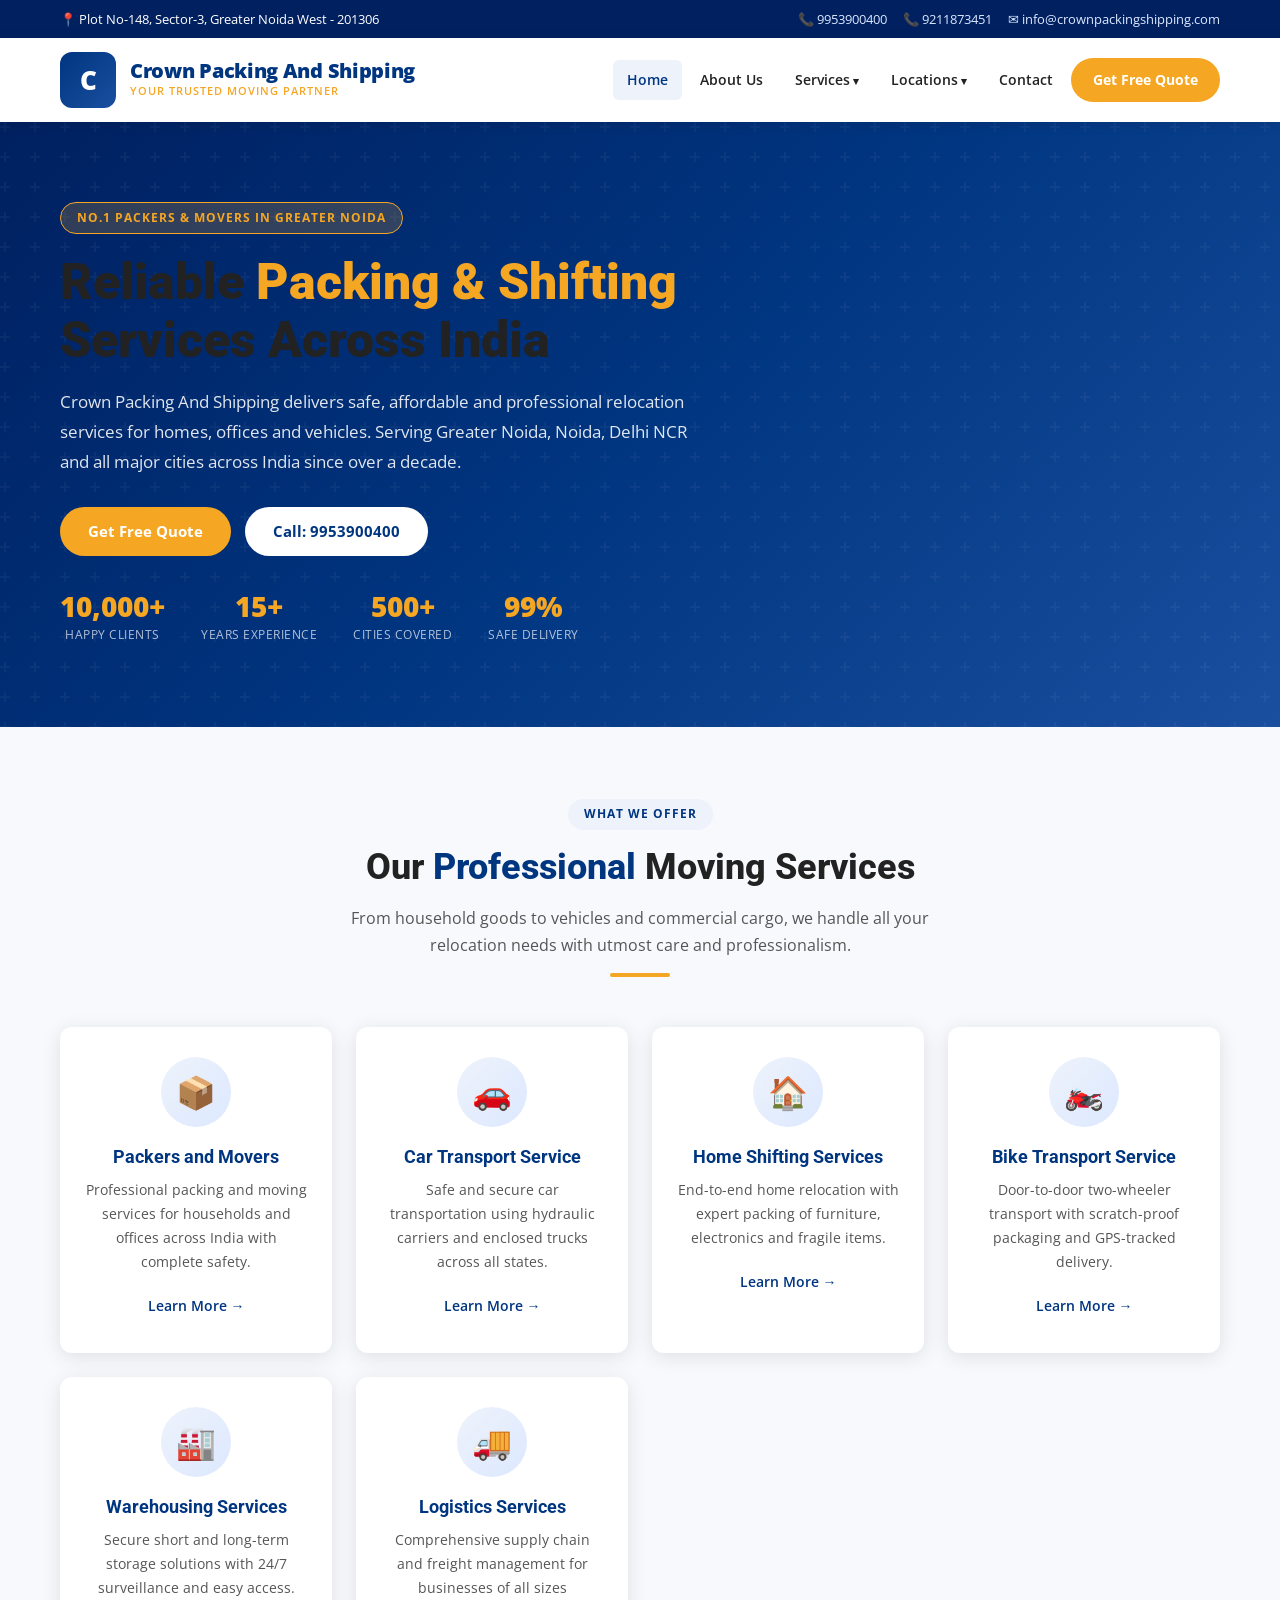
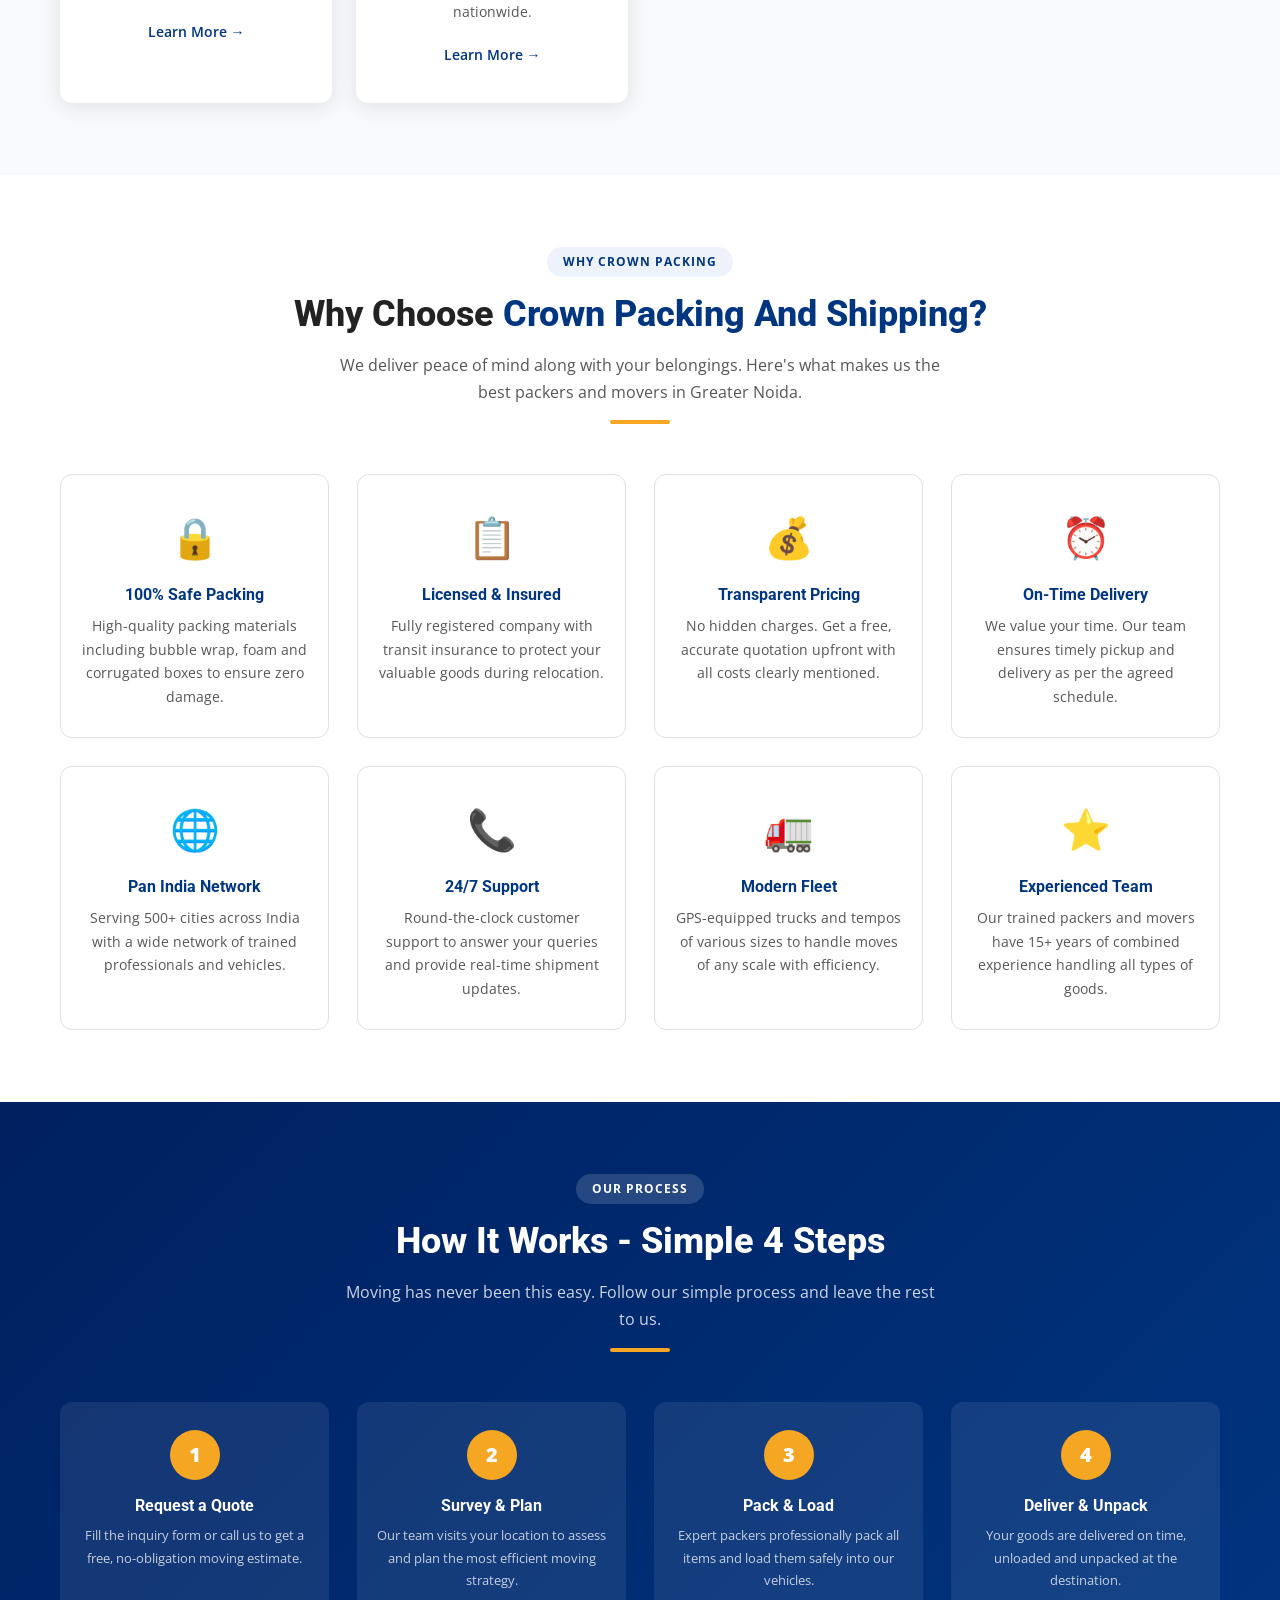
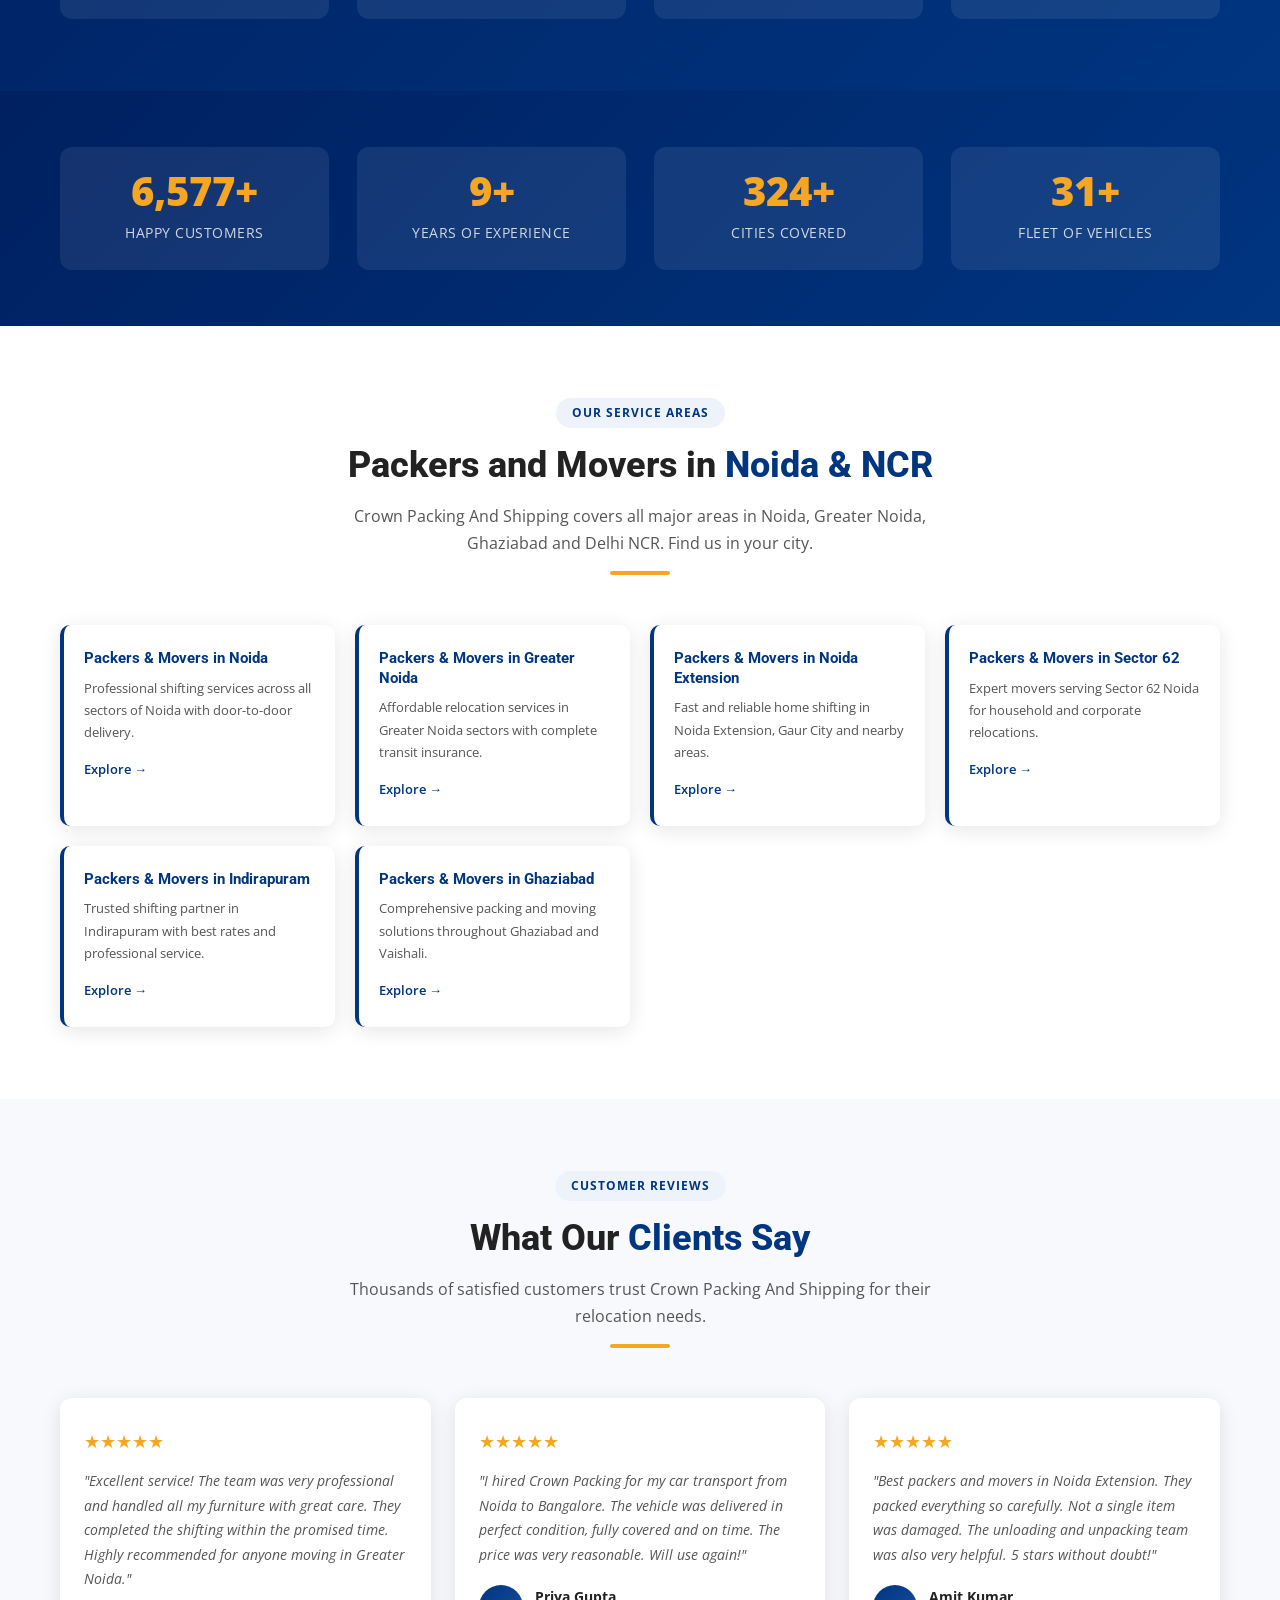
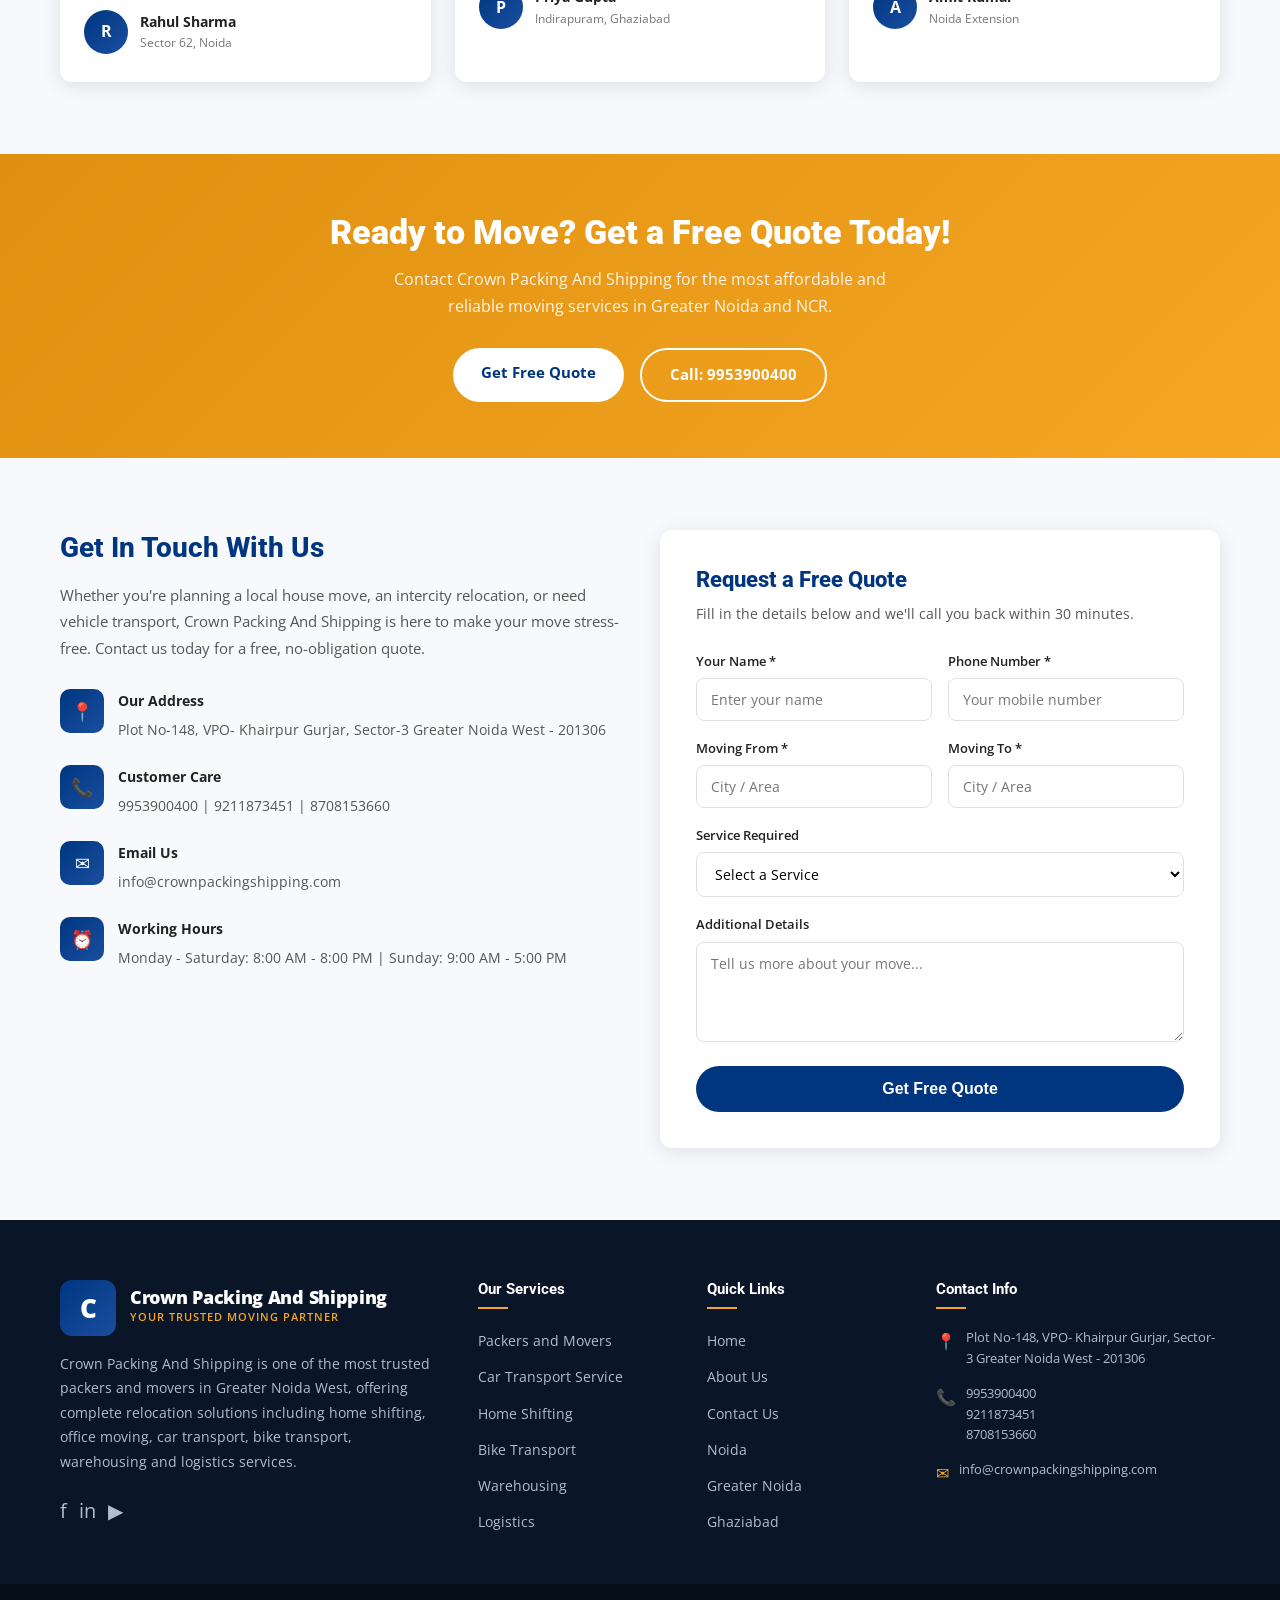
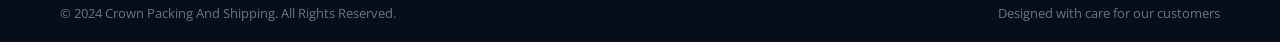
==== index.html @ 4242abc7 "Initial commit: Crown Packing And Shipping website Added complete website with 15 pages including: -" ====
<!DOCTYPE html>
<html lang="en">
<head>
  <meta charset="UTF-8">
  <meta name="viewport" content="width=device-width, initial-scale=1.0">
  <title>Crown Packing And Shipping | Best Packers & Movers in Greater Noida</title>
  <meta name="description" content="Crown Packing And Shipping - Trusted packers and movers in Greater Noida. Expert home shifting, car transport, bike transport, warehousing and logistics services. Call 9953900400.">
  <meta name="keywords" content="packers and movers Greater Noida, home shifting services, car transport, bike transport, warehousing, logistics, Crown Packing Shipping">
  <meta name="robots" content="index, follow">
  <link rel="canonical" href="https://crownpackingshipping.com/">
  <meta property="og:title" content="Crown Packing And Shipping | Best Packers & Movers in Greater Noida">
  <meta property="og:description" content="Trusted packers and movers in Greater Noida offering home shifting, car transport, bike transport, warehousing and logistics services.">
  <meta property="og:type" content="website">
  <link rel="stylesheet" href="css/style.css">
  <link rel="preconnect" href="https://fonts.googleapis.com">
  <script type="application/ld+json">
  {
    "@context": "https://schema.org",
    "@type": "MovingCompany",
    "name": "Crown Packing And Shipping",
    "address": {
      "@type": "PostalAddress",
      "streetAddress": "Plot No-148, VPO- Khairpur Gurjar, Sector-3 Greater Noida West",
      "postalCode": "201306",
      "addressCountry": "IN"
    },
    "telephone": "+919953900400",
    "url": "https://crownpackingshipping.com"
  }
  </script>
</head>
<body>

  <!-- Top Bar -->
  <div class="top-bar">
    <div class="container">
      <div class="top-bar-left">
        <span class="loc-icon">Plot No-148, Sector-3, Greater Noida West - 201306</span>
      </div>
      <div class="top-bar-right">
        <a href="tel:9953900400" class="phone-icon">9953900400</a>
        <a href="tel:9211873451" class="phone-icon">9211873451</a>
        <a href="mailto:info@crownpackingshipping.com" class="mail-icon">info@crownpackingshipping.com</a>
      </div>
    </div>
  </div>

  <!-- Header -->
  <header class="site-header">
    <div class="container">
      <div class="header-inner">
        <a href="index.html" class="logo">
          <div class="logo-icon">C</div>
          <div class="logo-text">
            <div class="company-name">Crown Packing And Shipping</div>
            <div class="tagline">Your Trusted Moving Partner</div>
          </div>
        </a>
        <nav class="main-nav" aria-label="Main Navigation">
          <ul>
            <li><a href="index.html" class="active">Home</a></li>
            <li><a href="about.html">About Us</a></li>
            <li class="has-dropdown">
              <a href="#">Services</a>
              <ul class="dropdown">
                <li><a href="services/packers-and-movers.html">Packers and Movers</a></li>
                <li><a href="services/car-transport.html">Car Transport Service</a></li>
                <li><a href="services/home-shifting.html">Home Shifting Services</a></li>
                <li><a href="services/bike-transport.html">Bike Transport Service</a></li>
                <li><a href="services/warehousing.html">Warehousing Services</a></li>
                <li><a href="services/logistics.html">Logistics Services</a></li>
              </ul>
            </li>
            <li class="has-dropdown">
              <a href="#">Locations</a>
              <ul class="dropdown">
                <li><a href="locations/packers-movers-noida.html">Packers Movers Noida</a></li>
                <li><a href="locations/packers-movers-greater-noida.html">Packers Movers Greater Noida</a></li>
                <li><a href="locations/packers-movers-noida-extension.html">Packers Movers Noida Extension</a></li>
                <li><a href="locations/packers-movers-sector-62.html">Packers Movers Sector 62</a></li>
                <li><a href="locations/packers-movers-indirapuram.html">Packers Movers Indirapuram</a></li>
                <li><a href="locations/packers-movers-ghaziabad.html">Packers Movers Ghaziabad</a></li>
              </ul>
            </li>
            <li><a href="contact.html">Contact</a></li>
            <li><a href="contact.html" class="btn-cta">Get Free Quote</a></li>
          </ul>
        </nav>
        <div class="hamburger" aria-label="Toggle Menu" role="button" tabindex="0">
          <span></span><span></span><span></span>
        </div>
      </div>
    </div>
  </header>

  <!-- Hero Section -->
  <section class="hero">
    <div class="container">
      <div class="hero-content">
        <div class="hero-badge">No.1 Packers & Movers in Greater Noida</div>
        <h1>Reliable <span>Packing & Shifting</span> Services Across India</h1>
        <p>Crown Packing And Shipping delivers safe, affordable and professional relocation services for homes, offices and vehicles. Serving Greater Noida, Noida, Delhi NCR and all major cities across India since over a decade.</p>
        <div class="hero-btns">
          <a href="contact.html" class="btn btn-secondary">Get Free Quote</a>
          <a href="tel:9953900400" class="btn btn-white">Call: 9953900400</a>
        </div>
        <div class="hero-stats">
          <div class="stat-item">
            <span class="stat-number">10,000+</span>
            <span class="stat-label">Happy Clients</span>
          </div>
          <div class="stat-item">
            <span class="stat-number">15+</span>
            <span class="stat-label">Years Experience</span>
          </div>
          <div class="stat-item">
            <span class="stat-number">500+</span>
            <span class="stat-label">Cities Covered</span>
          </div>
          <div class="stat-item">
            <span class="stat-number">99%</span>
            <span class="stat-label">Safe Delivery</span>
          </div>
        </div>
      </div>
    </div>
  </section>

  <!-- Services Section -->
  <section class="services-section">
    <div class="container">
      <div class="section-header">
        <span class="section-tag">What We Offer</span>
        <h2>Our <span>Professional</span> Moving Services</h2>
        <p>From household goods to vehicles and commercial cargo, we handle all your relocation needs with utmost care and professionalism.</p>
        <div class="divider"></div>
      </div>
      <div class="services-grid">
        <div class="service-card">
          <div class="service-icon">📦</div>
          <h3>Packers and Movers</h3>
          <p>Professional packing and moving services for households and offices across India with complete safety.</p>
          <a href="services/packers-and-movers.html">Learn More →</a>
        </div>
        <div class="service-card">
          <div class="service-icon">🚗</div>
          <h3>Car Transport Service</h3>
          <p>Safe and secure car transportation using hydraulic carriers and enclosed trucks across all states.</p>
          <a href="services/car-transport.html">Learn More →</a>
        </div>
        <div class="service-card">
          <div class="service-icon">🏠</div>
          <h3>Home Shifting Services</h3>
          <p>End-to-end home relocation with expert packing of furniture, electronics and fragile items.</p>
          <a href="services/home-shifting.html">Learn More →</a>
        </div>
        <div class="service-card">
          <div class="service-icon">🏍️</div>
          <h3>Bike Transport Service</h3>
          <p>Door-to-door two-wheeler transport with scratch-proof packaging and GPS-tracked delivery.</p>
          <a href="services/bike-transport.html">Learn More →</a>
        </div>
        <div class="service-card">
          <div class="service-icon">🏭</div>
          <h3>Warehousing Services</h3>
          <p>Secure short and long-term storage solutions with 24/7 surveillance and easy access.</p>
          <a href="services/warehousing.html">Learn More →</a>
        </div>
        <div class="service-card">
          <div class="service-icon">🚚</div>
          <h3>Logistics Services</h3>
          <p>Comprehensive supply chain and freight management for businesses of all sizes nationwide.</p>
          <a href="services/logistics.html">Learn More →</a>
        </div>
      </div>
    </div>
  </section>

  <!-- Why Choose Us -->
  <section class="why-us">
    <div class="container">
      <div class="section-header">
        <span class="section-tag">Why Crown Packing</span>
        <h2>Why Choose <span>Crown Packing And Shipping?</span></h2>
        <p>We deliver peace of mind along with your belongings. Here's what makes us the best packers and movers in Greater Noida.</p>
        <div class="divider"></div>
      </div>
      <div class="why-grid">
        <div class="why-card">
          <span class="why-icon">🔒</span>
          <h3>100% Safe Packing</h3>
          <p>High-quality packing materials including bubble wrap, foam and corrugated boxes to ensure zero damage.</p>
        </div>
        <div class="why-card">
          <span class="why-icon">📋</span>
          <h3>Licensed & Insured</h3>
          <p>Fully registered company with transit insurance to protect your valuable goods during relocation.</p>
        </div>
        <div class="why-card">
          <span class="why-icon">💰</span>
          <h3>Transparent Pricing</h3>
          <p>No hidden charges. Get a free, accurate quotation upfront with all costs clearly mentioned.</p>
        </div>
        <div class="why-card">
          <span class="why-icon">⏰</span>
          <h3>On-Time Delivery</h3>
          <p>We value your time. Our team ensures timely pickup and delivery as per the agreed schedule.</p>
        </div>
        <div class="why-card">
          <span class="why-icon">🌐</span>
          <h3>Pan India Network</h3>
          <p>Serving 500+ cities across India with a wide network of trained professionals and vehicles.</p>
        </div>
        <div class="why-card">
          <span class="why-icon">📞</span>
          <h3>24/7 Support</h3>
          <p>Round-the-clock customer support to answer your queries and provide real-time shipment updates.</p>
        </div>
        <div class="why-card">
          <span class="why-icon">🚛</span>
          <h3>Modern Fleet</h3>
          <p>GPS-equipped trucks and tempos of various sizes to handle moves of any scale with efficiency.</p>
        </div>
        <div class="why-card">
          <span class="why-icon">⭐</span>
          <h3>Experienced Team</h3>
          <p>Our trained packers and movers have 15+ years of combined experience handling all types of goods.</p>
        </div>
      </div>
    </div>
  </section>

  <!-- How It Works -->
  <section class="process-section">
    <div class="container">
      <div class="section-header">
        <span class="section-tag">Our Process</span>
        <h2>How It Works - Simple 4 Steps</h2>
        <p>Moving has never been this easy. Follow our simple process and leave the rest to us.</p>
        <div class="divider"></div>
      </div>
      <div class="process-grid">
        <div class="process-step">
          <div class="step-number">1</div>
          <h3>Request a Quote</h3>
          <p>Fill the inquiry form or call us to get a free, no-obligation moving estimate.</p>
        </div>
        <div class="process-step">
          <div class="step-number">2</div>
          <h3>Survey & Plan</h3>
          <p>Our team visits your location to assess and plan the most efficient moving strategy.</p>
        </div>
        <div class="process-step">
          <div class="step-number">3</div>
          <h3>Pack & Load</h3>
          <p>Expert packers professionally pack all items and load them safely into our vehicles.</p>
        </div>
        <div class="process-step">
          <div class="step-number">4</div>
          <h3>Deliver & Unpack</h3>
          <p>Your goods are delivered on time, unloaded and unpacked at the destination.</p>
        </div>
      </div>
    </div>
  </section>

  <!-- Counters -->
  <div class="counters">
    <div class="container">
      <div class="counters-grid">
        <div class="counter-item">
          <span class="counter-number" data-target="10000" data-suffix="+">10000+</span>
          <span class="counter-label">Happy Customers</span>
        </div>
        <div class="counter-item">
          <span class="counter-number" data-target="15" data-suffix="+">15+</span>
          <span class="counter-label">Years of Experience</span>
        </div>
        <div class="counter-item">
          <span class="counter-number" data-target="500" data-suffix="+">500+</span>
          <span class="counter-label">Cities Covered</span>
        </div>
        <div class="counter-item">
          <span class="counter-number" data-target="50" data-suffix="+">50+</span>
          <span class="counter-label">Fleet of Vehicles</span>
        </div>
      </div>
    </div>
  </div>

  <!-- Location Sections -->
  <section style="background:#fff;">
    <div class="container">
      <div class="section-header">
        <span class="section-tag">Our Service Areas</span>
        <h2>Packers and Movers in <span>Noida & NCR</span></h2>
        <p>Crown Packing And Shipping covers all major areas in Noida, Greater Noida, Ghaziabad and Delhi NCR. Find us in your city.</p>
        <div class="divider"></div>
      </div>
      <div class="locations-grid">
        <div class="location-card">
          <h3>Packers & Movers in Noida</h3>
          <p>Professional shifting services across all sectors of Noida with door-to-door delivery.</p>
          <a href="locations/packers-movers-noida.html">Explore →</a>
        </div>
        <div class="location-card">
          <h3>Packers & Movers in Greater Noida</h3>
          <p>Affordable relocation services in Greater Noida sectors with complete transit insurance.</p>
          <a href="locations/packers-movers-greater-noida.html">Explore →</a>
        </div>
        <div class="location-card">
          <h3>Packers & Movers in Noida Extension</h3>
          <p>Fast and reliable home shifting in Noida Extension, Gaur City and nearby areas.</p>
          <a href="locations/packers-movers-noida-extension.html">Explore →</a>
        </div>
        <div class="location-card">
          <h3>Packers & Movers in Sector 62</h3>
          <p>Expert movers serving Sector 62 Noida for household and corporate relocations.</p>
          <a href="locations/packers-movers-sector-62.html">Explore →</a>
        </div>
        <div class="location-card">
          <h3>Packers & Movers in Indirapuram</h3>
          <p>Trusted shifting partner in Indirapuram with best rates and professional service.</p>
          <a href="locations/packers-movers-indirapuram.html">Explore →</a>
        </div>
        <div class="location-card">
          <h3>Packers & Movers in Ghaziabad</h3>
          <p>Comprehensive packing and moving solutions throughout Ghaziabad and Vaishali.</p>
          <a href="locations/packers-movers-ghaziabad.html">Explore →</a>
        </div>
      </div>
    </div>
  </section>

  <!-- Testimonials -->
  <section class="testimonials">
    <div class="container">
      <div class="section-header">
        <span class="section-tag">Customer Reviews</span>
        <h2>What Our <span>Clients Say</span></h2>
        <p>Thousands of satisfied customers trust Crown Packing And Shipping for their relocation needs.</p>
        <div class="divider"></div>
      </div>
      <div class="testimonials-grid">
        <div class="testimonial-card">
          <div class="stars">★★★★★</div>
          <p>"Excellent service! The team was very professional and handled all my furniture with great care. They completed the shifting within the promised time. Highly recommended for anyone moving in Greater Noida."</p>
          <div class="testimonial-author">
            <div class="author-avatar">R</div>
            <div>
              <div class="author-name">Rahul Sharma</div>
              <div class="author-location">Sector 62, Noida</div>
            </div>
          </div>
        </div>
        <div class="testimonial-card">
          <div class="stars">★★★★★</div>
          <p>"I hired Crown Packing for my car transport from Noida to Bangalore. The vehicle was delivered in perfect condition, fully covered and on time. The price was very reasonable. Will use again!"</p>
          <div class="testimonial-author">
            <div class="author-avatar">P</div>
            <div>
              <div class="author-name">Priya Gupta</div>
              <div class="author-location">Indirapuram, Ghaziabad</div>
            </div>
          </div>
        </div>
        <div class="testimonial-card">
          <div class="stars">★★★★★</div>
          <p>"Best packers and movers in Noida Extension. They packed everything so carefully. Not a single item was damaged. The unloading and unpacking team was also very helpful. 5 stars without doubt!"</p>
          <div class="testimonial-author">
            <div class="author-avatar">A</div>
            <div>
              <div class="author-name">Amit Kumar</div>
              <div class="author-location">Noida Extension</div>
            </div>
          </div>
        </div>
      </div>
    </div>
  </section>

  <!-- CTA Banner -->
  <div class="cta-banner">
    <div class="container">
      <h2>Ready to Move? Get a Free Quote Today!</h2>
      <p>Contact Crown Packing And Shipping for the most affordable and reliable moving services in Greater Noida and NCR.</p>
      <div style="display:flex;gap:16px;justify-content:center;flex-wrap:wrap;">
        <a href="contact.html" class="btn btn-white">Get Free Quote</a>
        <a href="tel:9953900400" class="btn btn-outline" style="color:#fff;border-color:#fff;">Call: 9953900400</a>
      </div>
    </div>
  </div>

  <!-- Quick Contact Form -->
  <section class="contact-section" id="contact">
    <div class="container">
      <div class="contact-grid">
        <div class="contact-info">
          <h2>Get In Touch With Us</h2>
          <p>Whether you're planning a local house move, an intercity relocation, or need vehicle transport, Crown Packing And Shipping is here to make your move stress-free. Contact us today for a free, no-obligation quote.</p>
          <div class="info-item">
            <div class="info-icon">📍</div>
            <div class="info-text">
              <strong>Our Address</strong>
              <span>Plot No-148, VPO- Khairpur Gurjar, Sector-3 Greater Noida West - 201306</span>
            </div>
          </div>
          <div class="info-item">
            <div class="info-icon">📞</div>
            <div class="info-text">
              <strong>Customer Care</strong>
              <span><a href="tel:9953900400">9953900400</a> | <a href="tel:9211873451">9211873451</a> | <a href="tel:8708153660">8708153660</a></span>
            </div>
          </div>
          <div class="info-item">
            <div class="info-icon">✉</div>
            <div class="info-text">
              <strong>Email Us</strong>
              <span>info@crownpackingshipping.com</span>
            </div>
          </div>
          <div class="info-item">
            <div class="info-icon">⏰</div>
            <div class="info-text">
              <strong>Working Hours</strong>
              <span>Monday - Saturday: 8:00 AM - 8:00 PM | Sunday: 9:00 AM - 5:00 PM</span>
            </div>
          </div>
        </div>
        <div class="contact-form">
          <h3>Request a Free Quote</h3>
          <p class="subtitle">Fill in the details below and we'll call you back within 30 minutes.</p>
          <form id="contactForm" novalidate>
            <div class="form-row">
              <div class="form-group">
                <label for="name">Your Name *</label>
                <input type="text" id="name" name="name" placeholder="Enter your name" required>
              </div>
              <div class="form-group">
                <label for="phone">Phone Number *</label>
                <input type="tel" id="phone" name="phone" placeholder="Your mobile number" required>
              </div>
            </div>
            <div class="form-row">
              <div class="form-group">
                <label for="from">Moving From *</label>
                <input type="text" id="from" name="from" placeholder="City / Area" required>
              </div>
              <div class="form-group">
                <label for="to">Moving To *</label>
                <input type="text" id="to" name="to" placeholder="City / Area" required>
              </div>
            </div>
            <div class="form-group">
              <label for="service">Service Required</label>
              <select id="service" name="service">
                <option value="">Select a Service</option>
                <option>Packers and Movers</option>
                <option>Home Shifting</option>
                <option>Car Transport</option>
                <option>Bike Transport</option>
                <option>Warehousing</option>
                <option>Logistics</option>
              </select>
            </div>
            <div class="form-group">
              <label for="message">Additional Details</label>
              <textarea id="message" name="message" placeholder="Tell us more about your move..."></textarea>
            </div>
            <button type="submit" class="btn btn-primary form-submit">Get Free Quote</button>
            <div id="successMsg" class="success-msg">Thank you! We'll contact you shortly with your free quote.</div>
          </form>
        </div>
      </div>
    </div>
  </section>

  <!-- Footer -->
  <footer class="site-footer">
    <div class="footer-top">
      <div class="container">
        <div class="footer-grid">
          <div class="footer-brand">
            <div class="logo">
              <div class="logo-icon">C</div>
              <div class="logo-text">
                <div class="company-name">Crown Packing And Shipping</div>
                <div class="tagline">Your Trusted Moving Partner</div>
              </div>
            </div>
            <p>Crown Packing And Shipping is one of the most trusted packers and movers in Greater Noida West, offering complete relocation solutions including home shifting, office moving, car transport, bike transport, warehousing and logistics services.</p>
            <div style="display:flex;gap:12px;margin-top:10px;">
              <a href="#" style="color:#b0becc;font-size:20px;">f</a>
              <a href="#" style="color:#b0becc;font-size:20px;">in</a>
              <a href="#" style="color:#b0becc;font-size:20px;">▶</a>
            </div>
          </div>
          <div class="footer-col">
            <h4>Our Services</h4>
            <ul>
              <li><a href="services/packers-and-movers.html">Packers and Movers</a></li>
              <li><a href="services/car-transport.html">Car Transport Service</a></li>
              <li><a href="services/home-shifting.html">Home Shifting</a></li>
              <li><a href="services/bike-transport.html">Bike Transport</a></li>
              <li><a href="services/warehousing.html">Warehousing</a></li>
              <li><a href="services/logistics.html">Logistics</a></li>
            </ul>
          </div>
          <div class="footer-col">
            <h4>Quick Links</h4>
            <ul>
              <li><a href="index.html">Home</a></li>
              <li><a href="about.html">About Us</a></li>
              <li><a href="contact.html">Contact Us</a></li>
              <li><a href="locations/packers-movers-noida.html">Noida</a></li>
              <li><a href="locations/packers-movers-greater-noida.html">Greater Noida</a></li>
              <li><a href="locations/packers-movers-ghaziabad.html">Ghaziabad</a></li>
            </ul>
          </div>
          <div class="footer-col">
            <h4>Contact Info</h4>
            <div class="footer-contact-item">
              <span class="fci-icon">📍</span>
              <span>Plot No-148, VPO- Khairpur Gurjar, Sector-3 Greater Noida West - 201306</span>
            </div>
            <div class="footer-contact-item">
              <span class="fci-icon">📞</span>
              <span><a href="tel:9953900400" style="color:#b0becc;">9953900400</a><br><a href="tel:9211873451" style="color:#b0becc;">9211873451</a><br><a href="tel:8708153660" style="color:#b0becc;">8708153660</a></span>
            </div>
            <div class="footer-contact-item">
              <span class="fci-icon">✉</span>
              <span>info@crownpackingshipping.com</span>
            </div>
          </div>
        </div>
      </div>
    </div>
    <div class="footer-bottom">
      <div class="container">
        <p>&copy; 2024 Crown Packing And Shipping. All Rights Reserved.</p>
        <p>Designed with care for our customers</p>
      </div>
    </div>
  </footer>

  <button id="backToTop" style="display:none;position:fixed;bottom:28px;right:28px;width:44px;height:44px;background:var(--primary);color:#fff;border:none;border-radius:50%;cursor:pointer;font-size:20px;align-items:center;justify-content:center;box-shadow:0 4px 14px rgba(0,53,128,0.4);z-index:999;" aria-label="Back to top">↑</button>

  <script src="js/main.js"></script>
</body>
</html>
---- css/style.css ----
/* =============================================
   Crown Packing And Shipping - Main Stylesheet
   ============================================= */

/* --- Google Fonts Import --- */
@import url('https://fonts.googleapis.com/css2?family=Roboto:wght@300;400;500;700;900&family=Open+Sans:wght@400;600;700&display=swap');

/* --- CSS Variables --- */
:root {
  --primary: #003580;
  --primary-dark: #002060;
  --primary-light: #1a4fa0;
  --secondary: #f5a623;
  --secondary-dark: #e09010;
  --text-dark: #222222;
  --text-medium: #555555;
  --text-light: #777777;
  --bg-light: #f8f9fc;
  --bg-white: #ffffff;
  --border-color: #e0e0e0;
  --shadow: 0 4px 20px rgba(0,0,0,0.10);
  --shadow-hover: 0 8px 30px rgba(0,0,0,0.18);
  --radius: 8px;
  --transition: all 0.3s ease;
}

/* --- Reset & Base --- */
*, *::before, *::after { box-sizing: border-box; margin: 0; padding: 0; }
html { scroll-behavior: smooth; font-size: 16px; }
body { font-family: 'Open Sans', sans-serif; color: var(--text-dark); background: #fff; line-height: 1.7; }
a { text-decoration: none; color: inherit; transition: var(--transition); }
ul, ol { list-style: none; }
img { max-width: 100%; height: auto; display: block; }
h1,h2,h3,h4,h5,h6 { font-family: 'Roboto', sans-serif; line-height: 1.3; color: var(--text-dark); }

/* --- Top Bar --- */
.top-bar {
  background: var(--primary-dark);
  color: #fff;
  padding: 8px 0;
  font-size: 13px;
}
.top-bar .container { display: flex; justify-content: space-between; align-items: center; flex-wrap: wrap; gap: 8px; }
.top-bar-left { display: flex; gap: 20px; align-items: center; }
.top-bar-right { display: flex; gap: 16px; align-items: center; }
.top-bar a { color: #dce8ff; }
.top-bar a:hover { color: var(--secondary); }
.top-bar .phone-icon::before { content: "📞 "; }
.top-bar .mail-icon::before { content: "✉ "; }
.top-bar .loc-icon::before { content: "📍 "; }

/* --- Container --- */
.container { width: 100%; max-width: 1200px; margin: 0 auto; padding: 0 20px; }

/* --- Header --- */
.site-header {
  background: var(--bg-white);
  box-shadow: 0 2px 12px rgba(0,0,0,0.10);
  position: sticky;
  top: 0;
  z-index: 1000;
}
.header-inner { display: flex; align-items: center; justify-content: space-between; padding: 14px 0; gap: 20px; }
.logo { display: flex; align-items: center; gap: 14px; }
.logo-icon {
  width: 56px; height: 56px;
  background: linear-gradient(135deg, var(--primary), var(--primary-light));
  border-radius: 12px;
  display: flex; align-items: center; justify-content: center;
  font-size: 26px; color: #fff; font-weight: 900;
  flex-shrink: 0;
}
.logo-text .company-name { font-size: 20px; font-weight: 900; color: var(--primary); line-height: 1.1; letter-spacing: -0.3px; }
.logo-text .tagline { font-size: 11px; color: var(--secondary); font-weight: 600; letter-spacing: 1px; text-transform: uppercase; }

/* --- Navigation --- */
.main-nav ul { display: flex; gap: 4px; align-items: center; }
.main-nav a { display: block; padding: 8px 14px; font-size: 14px; font-weight: 600; color: var(--text-dark); border-radius: 6px; white-space: nowrap; }
.main-nav a:hover, .main-nav a.active { color: var(--primary); background: #eef3fb; }
.main-nav .has-dropdown { position: relative; }
.main-nav .has-dropdown > a::after { content: " ▾"; font-size: 11px; }
.dropdown {
  position: absolute; top: calc(100% + 8px); left: 0;
  background: #fff; min-width: 220px;
  box-shadow: var(--shadow); border-radius: var(--radius);
  border-top: 3px solid var(--primary);
  opacity: 0; visibility: hidden; transform: translateY(6px);
  transition: var(--transition); z-index: 100;
}
.has-dropdown:hover .dropdown { opacity: 1; visibility: visible; transform: translateY(0); }
.dropdown li a { display: block; padding: 10px 18px; font-size: 13px; border-radius: 0; border-bottom: 1px solid #f0f0f0; }
.dropdown li:last-child a { border-bottom: none; }
.dropdown li a:hover { background: #eef3fb; color: var(--primary); padding-left: 24px; }

/* --- CTA Button in Header --- */
.btn-cta { background: var(--secondary); color: #fff !important; padding: 10px 22px !important; border-radius: 30px !important; font-weight: 700 !important; font-size: 14px !important; white-space: nowrap; }
.btn-cta:hover { background: var(--secondary-dark) !important; transform: translateY(-1px); box-shadow: 0 4px 12px rgba(245,166,35,0.4); }

/* --- Hamburger --- */
.hamburger { display: none; flex-direction: column; gap: 5px; cursor: pointer; padding: 6px; }
.hamburger span { display: block; width: 24px; height: 2px; background: var(--primary); border-radius: 2px; transition: var(--transition); }
.hamburger.active span:nth-child(1) { transform: rotate(45deg) translate(5px, 5px); }
.hamburger.active span:nth-child(2) { opacity: 0; }
.hamburger.active span:nth-child(3) { transform: rotate(-45deg) translate(5px, -5px); }

/* --- Buttons --- */
.btn { display: inline-block; padding: 12px 28px; border-radius: 30px; font-weight: 700; font-size: 15px; cursor: pointer; transition: var(--transition); border: none; text-align: center; }
.btn-primary { background: var(--primary); color: #fff; }
.btn-primary:hover { background: var(--primary-dark); transform: translateY(-2px); box-shadow: 0 6px 20px rgba(0,53,128,0.35); }
.btn-secondary { background: var(--secondary); color: #fff; }
.btn-secondary:hover { background: var(--secondary-dark); transform: translateY(-2px); box-shadow: 0 6px 20px rgba(245,166,35,0.4); }
.btn-outline { background: transparent; color: var(--primary); border: 2px solid var(--primary); }
.btn-outline:hover { background: var(--primary); color: #fff; }
.btn-white { background: #fff; color: var(--primary); }
.btn-white:hover { background: var(--secondary); color: #fff; }

/* --- Hero Banner --- */
.hero {
  background: linear-gradient(135deg, var(--primary-dark) 0%, var(--primary) 50%, var(--primary-light) 100%);
  color: #fff; padding: 80px 0;
  position: relative; overflow: hidden;
}
.hero::before {
  content: '';
  position: absolute; inset: 0;
  background: url("data:image/svg+xml,%3Csvg width='60' height='60' viewBox='0 0 60 60' xmlns='http://www.w3.org/2000/svg'%3E%3Cg fill='none' fill-rule='evenodd'%3E%3Cg fill='%23ffffff' fill-opacity='0.04'%3E%3Cpath d='M36 34v-4h-2v4h-4v2h4v4h2v-4h4v-2h-4zm0-30V0h-2v4h-4v2h4v4h2V6h4V4h-4zM6 34v-4H4v4H0v2h4v4h2v-4h4v-2H6zM6 4V0H4v4H0v2h4v4h2V6h4V4H6z'/%3E%3C/g%3E%3C/g%3E%3C/svg%3E");
}
.hero-content { max-width: 660px; position: relative; z-index: 1; }
.hero-badge { display: inline-block; background: rgba(245,166,35,0.2); border: 1px solid var(--secondary); color: var(--secondary); padding: 5px 16px; border-radius: 30px; font-size: 12px; font-weight: 700; letter-spacing: 1px; text-transform: uppercase; margin-bottom: 20px; }
.hero h1 { font-size: clamp(28px, 4vw, 50px); font-weight: 900; line-height: 1.15; margin-bottom: 18px; }
.hero h1 span { color: var(--secondary); }
.hero p { font-size: 17px; color: rgba(255,255,255,0.88); margin-bottom: 30px; line-height: 1.75; }
.hero-btns { display: flex; gap: 14px; flex-wrap: wrap; margin-bottom: 36px; }
.hero-stats { display: flex; gap: 36px; flex-wrap: wrap; }
.stat-item { text-align: center; }
.stat-number { font-size: 28px; font-weight: 900; color: var(--secondary); display: block; line-height: 1; }
.stat-label { font-size: 12px; color: rgba(255,255,255,0.7); text-transform: uppercase; letter-spacing: 0.5px; }

/* --- Page Banner (Inner Pages) --- */
.page-banner {
  background: linear-gradient(135deg, var(--primary-dark), var(--primary-light));
  color: #fff; padding: 60px 0;
  text-align: center;
}
.page-banner h1 { font-size: clamp(24px, 3.5vw, 40px); font-weight: 900; margin-bottom: 12px; }
.page-banner p { font-size: 16px; color: rgba(255,255,255,0.85); max-width: 600px; margin: 0 auto 16px; }
.breadcrumb { display: flex; justify-content: center; gap: 8px; font-size: 13px; color: rgba(255,255,255,0.7); flex-wrap: wrap; }
.breadcrumb a { color: var(--secondary); }
.breadcrumb span::before { content: "›"; margin-right: 8px; }

/* --- Section Styles --- */
section { padding: 72px 0; }
.section-header { text-align: center; margin-bottom: 50px; }
.section-tag { display: inline-block; background: #eef3fb; color: var(--primary); padding: 5px 16px; border-radius: 30px; font-size: 12px; font-weight: 700; letter-spacing: 1px; text-transform: uppercase; margin-bottom: 14px; }
.section-header h2 { font-size: clamp(22px, 3vw, 36px); font-weight: 800; color: var(--text-dark); margin-bottom: 14px; }
.section-header h2 span { color: var(--primary); }
.section-header p { font-size: 16px; color: var(--text-medium); max-width: 600px; margin: 0 auto; }
.divider { width: 60px; height: 4px; background: var(--secondary); border-radius: 2px; margin: 14px auto 0; }

/* --- Services Grid --- */
.services-section { background: var(--bg-light); }
.services-grid { display: grid; grid-template-columns: repeat(auto-fit, minmax(260px, 1fr)); gap: 24px; }
.service-card {
  background: #fff; border-radius: 12px; padding: 30px 24px;
  box-shadow: var(--shadow); transition: var(--transition);
  border-bottom: 4px solid transparent;
  text-align: center;
}
.service-card:hover { transform: translateY(-6px); box-shadow: var(--shadow-hover); border-bottom-color: var(--secondary); }
.service-icon { width: 70px; height: 70px; background: linear-gradient(135deg, #eef3fb, #dce8ff); border-radius: 50%; display: flex; align-items: center; justify-content: center; font-size: 32px; margin: 0 auto 18px; transition: var(--transition); }
.service-card:hover .service-icon { background: linear-gradient(135deg, var(--primary), var(--primary-light)); }
.service-card h3 { font-size: 18px; font-weight: 700; margin-bottom: 10px; color: var(--primary); }
.service-card p { font-size: 14px; color: var(--text-medium); margin-bottom: 18px; }
.service-card a { color: var(--primary); font-weight: 600; font-size: 14px; }
.service-card a:hover { color: var(--secondary); }

/* --- Why Choose Us --- */
.why-us { background: #fff; }
.why-grid { display: grid; grid-template-columns: repeat(auto-fit, minmax(220px, 1fr)); gap: 28px; }
.why-card { text-align: center; padding: 28px 20px; border-radius: 12px; border: 1px solid var(--border-color); transition: var(--transition); }
.why-card:hover { border-color: var(--primary); box-shadow: var(--shadow); }
.why-icon { font-size: 40px; margin-bottom: 14px; display: block; }
.why-card h3 { font-size: 16px; font-weight: 700; margin-bottom: 8px; color: var(--primary); }
.why-card p { font-size: 14px; color: var(--text-medium); }

/* --- Process Section --- */
.process-section { background: linear-gradient(135deg, var(--primary-dark), var(--primary)); color: #fff; }
.process-section .section-header h2 { color: #fff; }
.process-section .section-header p { color: rgba(255,255,255,0.8); }
.process-section .section-tag { background: rgba(255,255,255,0.15); color: #fff; }
.process-grid { display: grid; grid-template-columns: repeat(auto-fit, minmax(200px, 1fr)); gap: 28px; }
.process-step { text-align: center; padding: 28px 20px; background: rgba(255,255,255,0.08); border-radius: 12px; }
.step-number { width: 50px; height: 50px; background: var(--secondary); color: #fff; border-radius: 50%; display: flex; align-items: center; justify-content: center; font-size: 20px; font-weight: 900; margin: 0 auto 16px; }
.process-step h3 { font-size: 16px; font-weight: 700; margin-bottom: 8px; color: #fff; }
.process-step p { font-size: 13px; color: rgba(255,255,255,0.75); }

/* --- Testimonials --- */
.testimonials { background: var(--bg-light); }
.testimonials-grid { display: grid; grid-template-columns: repeat(auto-fit, minmax(280px, 1fr)); gap: 24px; }
.testimonial-card { background: #fff; border-radius: 12px; padding: 28px 24px; box-shadow: var(--shadow); }
.stars { color: var(--secondary); font-size: 18px; margin-bottom: 12px; }
.testimonial-card p { font-size: 14px; color: var(--text-medium); font-style: italic; margin-bottom: 18px; line-height: 1.75; }
.testimonial-author { display: flex; align-items: center; gap: 12px; }
.author-avatar { width: 44px; height: 44px; background: linear-gradient(135deg, var(--primary), var(--primary-light)); border-radius: 50%; display: flex; align-items: center; justify-content: center; color: #fff; font-weight: 700; font-size: 16px; flex-shrink: 0; }
.author-name { font-weight: 700; font-size: 14px; }
.author-location { font-size: 12px; color: var(--text-light); }

/* --- Contact Form --- */
.contact-section { background: var(--bg-light); }
.contact-grid { display: grid; grid-template-columns: 1fr 1fr; gap: 40px; align-items: start; }
.contact-info h2 { font-size: 28px; font-weight: 800; margin-bottom: 16px; color: var(--primary); }
.contact-info p { font-size: 15px; color: var(--text-medium); margin-bottom: 28px; line-height: 1.75; }
.info-item { display: flex; gap: 14px; margin-bottom: 22px; align-items: flex-start; }
.info-icon { width: 44px; height: 44px; background: linear-gradient(135deg, var(--primary), var(--primary-light)); border-radius: 10px; display: flex; align-items: center; justify-content: center; font-size: 18px; flex-shrink: 0; color: #fff; }
.info-text strong { display: block; font-size: 14px; font-weight: 700; color: var(--text-dark); margin-bottom: 3px; }
.info-text span { font-size: 14px; color: var(--text-medium); }
.contact-form { background: #fff; padding: 36px; border-radius: 12px; box-shadow: var(--shadow); }
.contact-form h3 { font-size: 22px; font-weight: 800; color: var(--primary); margin-bottom: 8px; }
.contact-form .subtitle { font-size: 14px; color: var(--text-medium); margin-bottom: 24px; }
.form-row { display: grid; grid-template-columns: 1fr 1fr; gap: 16px; }
.form-group { margin-bottom: 16px; }
.form-group label { display: block; font-size: 13px; font-weight: 600; color: var(--text-dark); margin-bottom: 6px; }
.form-group input, .form-group select, .form-group textarea {
  width: 100%; padding: 11px 14px; border: 1.5px solid var(--border-color);
  border-radius: 8px; font-size: 14px; font-family: inherit;
  transition: var(--transition); background: #fff;
}
.form-group input:focus, .form-group select:focus, .form-group textarea:focus {
  outline: none; border-color: var(--primary); box-shadow: 0 0 0 3px rgba(0,53,128,0.1);
}
.form-group textarea { resize: vertical; min-height: 100px; }
.form-submit { width: 100%; padding: 14px; font-size: 16px; font-weight: 700; }
.success-msg { display: none; background: #d4edda; color: #155724; padding: 12px 16px; border-radius: 8px; margin-top: 12px; font-size: 14px; font-weight: 600; }

/* --- CTA Banner --- */
.cta-banner { background: linear-gradient(135deg, var(--secondary-dark), var(--secondary)); padding: 56px 0; text-align: center; }
.cta-banner h2 { font-size: clamp(22px, 3vw, 34px); font-weight: 900; color: #fff; margin-bottom: 12px; }
.cta-banner p { font-size: 16px; color: rgba(255,255,255,0.9); max-width: 520px; margin: 0 auto 28px; }
.cta-banner .btn-white:hover { background: var(--primary); }

/* --- Location Cards --- */
.locations-grid { display: grid; grid-template-columns: repeat(auto-fit, minmax(240px, 1fr)); gap: 20px; }
.location-card { background: #fff; border-radius: 10px; padding: 24px 20px; box-shadow: var(--shadow); border-left: 4px solid var(--primary); transition: var(--transition); }
.location-card:hover { transform: translateY(-4px); box-shadow: var(--shadow-hover); border-left-color: var(--secondary); }
.location-card h3 { font-size: 15px; font-weight: 700; color: var(--primary); margin-bottom: 8px; }
.location-card p { font-size: 13px; color: var(--text-medium); margin-bottom: 12px; }
.location-card a { font-size: 13px; font-weight: 600; color: var(--primary); }
.location-card a:hover { color: var(--secondary); }

/* --- Page Content Area --- */
.page-content { padding: 56px 0; }
.content-wrap { display: grid; grid-template-columns: 1fr 340px; gap: 40px; align-items: start; }
.main-content h2 { font-size: 26px; font-weight: 800; color: var(--primary); margin: 32px 0 14px; }
.main-content h2:first-child { margin-top: 0; }
.main-content h3 { font-size: 20px; font-weight: 700; color: var(--text-dark); margin: 24px 0 10px; }
.main-content h4 { font-size: 17px; font-weight: 700; color: var(--primary); margin: 18px 0 8px; }
.main-content p { font-size: 15px; color: var(--text-medium); margin-bottom: 16px; line-height: 1.85; }
.main-content ul { margin: 12px 0 18px 0; }
.main-content ul li { font-size: 15px; color: var(--text-medium); padding: 5px 0 5px 24px; position: relative; }
.main-content ul li::before { content: "✓"; position: absolute; left: 0; color: var(--secondary); font-weight: 700; }
.sidebar { position: sticky; top: 90px; }
.sidebar-card { background: #fff; border-radius: 12px; padding: 28px; box-shadow: var(--shadow); margin-bottom: 24px; }
.sidebar-card h3 { font-size: 18px; font-weight: 800; color: var(--primary); margin-bottom: 18px; padding-bottom: 12px; border-bottom: 2px solid var(--border-color); }
.sidebar-services li { padding: 8px 0; border-bottom: 1px solid #f0f0f0; }
.sidebar-services li:last-child { border-bottom: none; }
.sidebar-services a { font-size: 14px; color: var(--text-medium); font-weight: 600; display: flex; justify-content: space-between; align-items: center; }
.sidebar-services a:hover { color: var(--primary); }
.sidebar-services a::after { content: "→"; color: var(--secondary); }
.sidebar-contact { background: linear-gradient(135deg, var(--primary-dark), var(--primary)); color: #fff; }
.sidebar-contact h3 { color: #fff; border-bottom-color: rgba(255,255,255,0.2); }
.sidebar-phone { display: flex; align-items: center; gap: 10px; margin-bottom: 12px; }
.sidebar-phone span { font-size: 15px; font-weight: 700; color: var(--secondary); }
.sidebar-phone a { font-size: 17px; font-weight: 800; color: #fff; }

/* --- Features List --- */
.features-list { display: grid; grid-template-columns: 1fr 1fr; gap: 14px; margin: 20px 0; }
.feature-item { display: flex; gap: 10px; align-items: flex-start; padding: 14px; background: var(--bg-light); border-radius: 8px; }
.feature-item .fi-icon { font-size: 22px; flex-shrink: 0; margin-top: 2px; }
.feature-item h4 { font-size: 14px; font-weight: 700; margin-bottom: 4px; color: var(--text-dark); }
.feature-item p { font-size: 13px; color: var(--text-medium); margin: 0; }

/* --- Footer --- */
.site-footer { background: #0a1628; color: #b0becc; }
.footer-top { padding: 60px 0 40px; }
.footer-grid { display: grid; grid-template-columns: 2fr 1fr 1fr 1.5fr; gap: 40px; }
.footer-brand .logo-text .company-name { color: #fff; font-size: 18px; }
.footer-brand .logo-text .tagline { color: var(--secondary); }
.footer-brand p { font-size: 14px; margin: 16px 0 20px; line-height: 1.75; }
.footer-col h4 { font-size: 15px; font-weight: 700; color: #fff; margin-bottom: 18px; position: relative; padding-bottom: 10px; }
.footer-col h4::after { content: ''; position: absolute; bottom: 0; left: 0; width: 30px; height: 2px; background: var(--secondary); }
.footer-col ul li { margin-bottom: 9px; }
.footer-col ul a { font-size: 14px; color: #b0becc; }
.footer-col ul a:hover { color: var(--secondary); padding-left: 4px; }
.footer-contact-item { display: flex; gap: 10px; margin-bottom: 14px; align-items: flex-start; }
.footer-contact-item .fci-icon { font-size: 16px; flex-shrink: 0; margin-top: 2px; color: var(--secondary); }
.footer-contact-item span { font-size: 13px; line-height: 1.6; }
.footer-bottom { background: #060e1a; padding: 18px 0; }
.footer-bottom .container { display: flex; justify-content: space-between; align-items: center; flex-wrap: wrap; gap: 10px; }
.footer-bottom p { font-size: 13px; color: #677788; }
.footer-bottom a { color: var(--secondary); }

/* --- Map Embed --- */
.map-section { padding: 0; }
.map-section iframe { width: 100%; height: 400px; border: none; display: block; }

/* --- About Page --- */
.about-intro { display: grid; grid-template-columns: 1fr 1fr; gap: 48px; align-items: center; }
.about-text h2 { font-size: 30px; font-weight: 800; color: var(--primary); margin-bottom: 16px; }
.about-text p { font-size: 15px; color: var(--text-medium); margin-bottom: 14px; line-height: 1.85; }
.about-image { background: linear-gradient(135deg, var(--primary), var(--primary-light)); border-radius: 16px; height: 380px; display: flex; align-items: center; justify-content: center; color: rgba(255,255,255,0.3); font-size: 100px; }
.team-grid { display: grid; grid-template-columns: repeat(auto-fit, minmax(200px, 1fr)); gap: 24px; }
.team-card { text-align: center; padding: 28px 20px; background: #fff; border-radius: 12px; box-shadow: var(--shadow); }
.team-avatar { width: 80px; height: 80px; background: linear-gradient(135deg, var(--primary), var(--primary-light)); border-radius: 50%; margin: 0 auto 14px; display: flex; align-items: center; justify-content: center; font-size: 30px; }
.team-card h3 { font-size: 16px; font-weight: 700; color: var(--text-dark); margin-bottom: 4px; }
.team-card p { font-size: 13px; color: var(--text-light); }

/* --- Counters --- */
.counters { background: linear-gradient(135deg, var(--primary-dark), var(--primary)); padding: 56px 0; }
.counters-grid { display: grid; grid-template-columns: repeat(4, 1fr); gap: 28px; }
.counter-item { text-align: center; padding: 24px; background: rgba(255,255,255,0.08); border-radius: 12px; }
.counter-number { font-size: 40px; font-weight: 900; color: var(--secondary); display: block; line-height: 1; margin-bottom: 8px; }
.counter-label { font-size: 14px; color: rgba(255,255,255,0.8); text-transform: uppercase; letter-spacing: 0.5px; }

/* --- Responsive --- */
@media (max-width: 1024px) {
  .footer-grid { grid-template-columns: 1fr 1fr; }
  .content-wrap { grid-template-columns: 1fr; }
  .sidebar { position: static; }
  .counters-grid { grid-template-columns: repeat(2, 1fr); }
  .about-intro { grid-template-columns: 1fr; }
  .about-image { height: 260px; }
}
@media (max-width: 768px) {
  .top-bar .container { justify-content: center; }
  .top-bar-left { display: none; }
  .main-nav { display: none; position: fixed; inset: 0; background: rgba(0,0,0,0.5); z-index: 999; }
  .main-nav.open { display: flex; align-items: flex-start; }
  .main-nav ul { flex-direction: column; background: #fff; width: 280px; height: 100vh; overflow-y: auto; padding: 80px 0 30px; gap: 0; }
  .main-nav a { padding: 14px 24px; border-radius: 0; border-bottom: 1px solid #f0f0f0; }
  .main-nav .has-dropdown > a::after { float: right; }
  .dropdown { position: static; opacity: 1; visibility: visible; transform: none; box-shadow: none; border: none; background: #f8f9fc; }
  .hamburger { display: flex; }
  .hero { padding: 56px 0; }
  .hero-stats { gap: 24px; }
  .contact-grid { grid-template-columns: 1fr; }
  .form-row { grid-template-columns: 1fr; }
  .footer-grid { grid-template-columns: 1fr; }
  .counters-grid { grid-template-columns: repeat(2, 1fr); }
  .features-list { grid-template-columns: 1fr; }
  section { padding: 50px 0; }
}
@media (max-width: 480px) {
  .hero-btns { flex-direction: column; }
  .counters-grid { grid-template-columns: 1fr 1fr; gap: 14px; }
  .counter-number { font-size: 30px; }
  .services-grid, .why-grid { grid-template-columns: 1fr; }
  .process-grid { grid-template-columns: 1fr 1fr; }
}
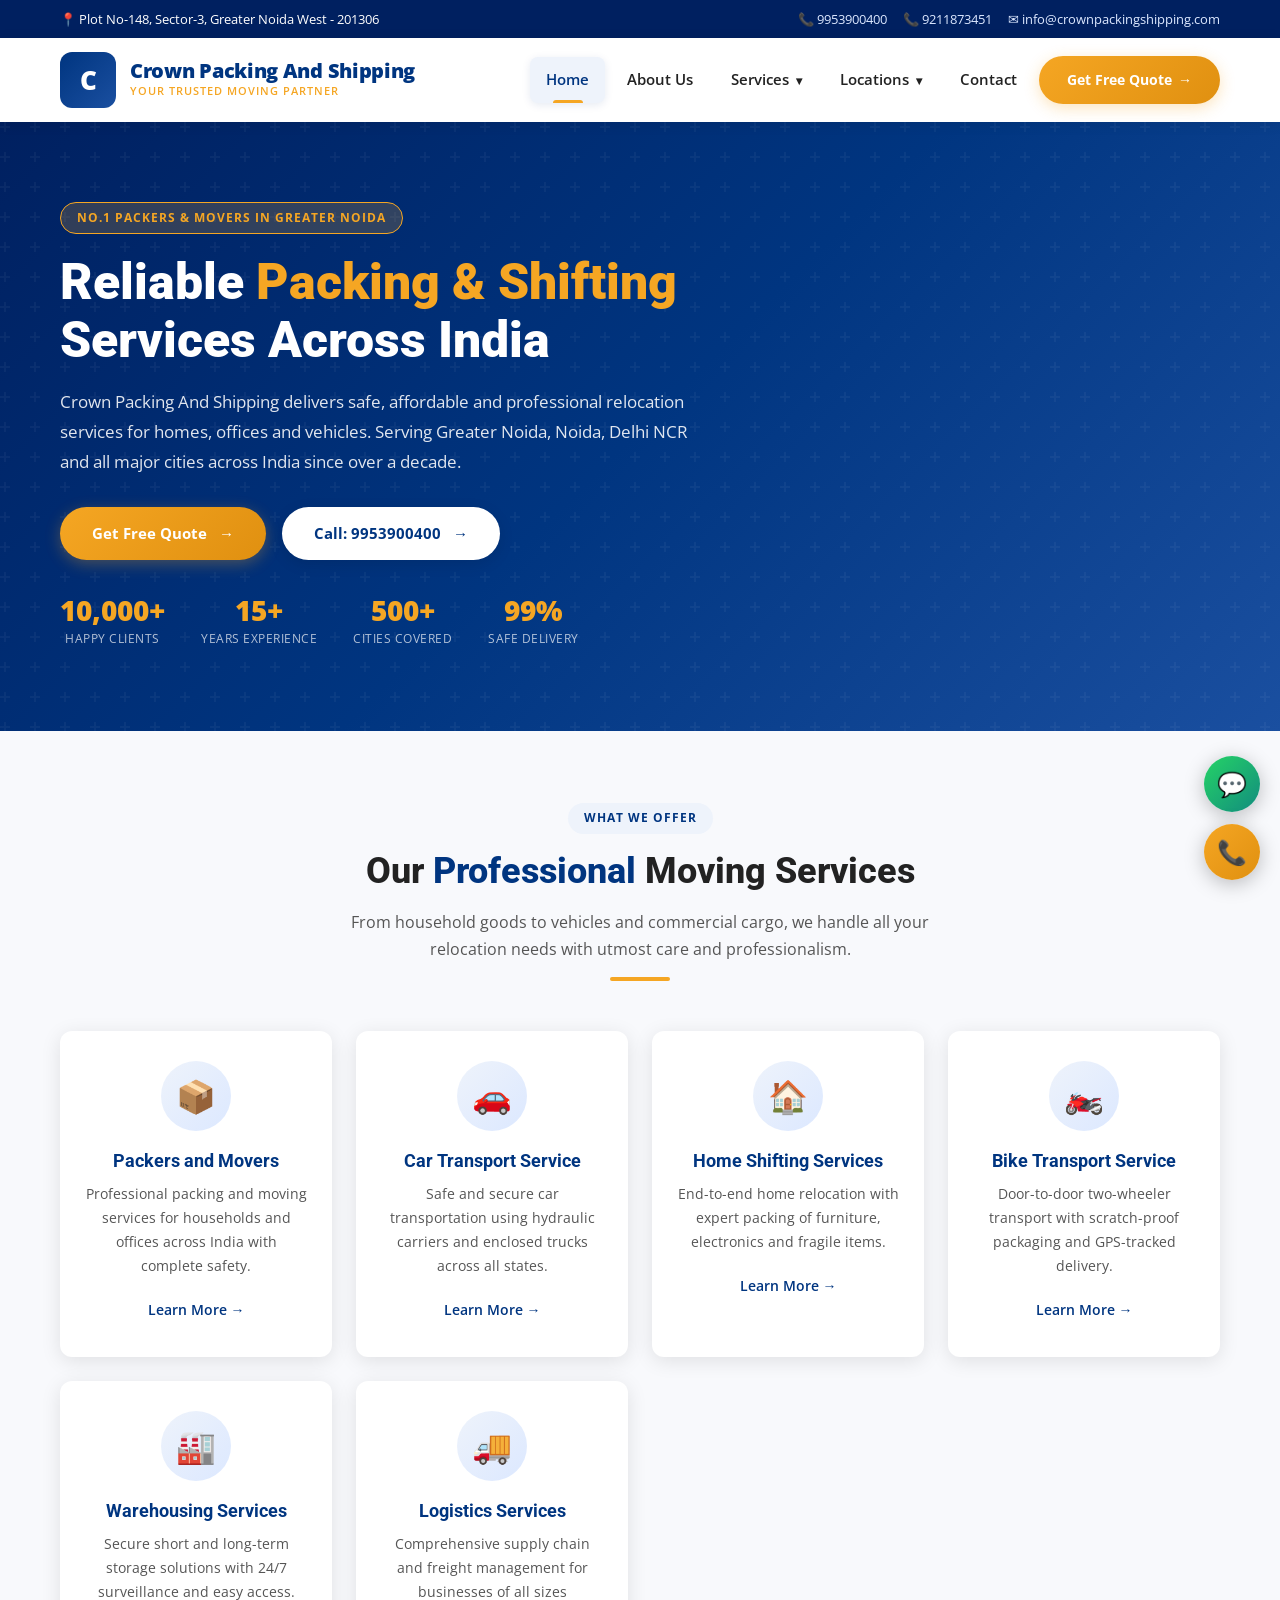
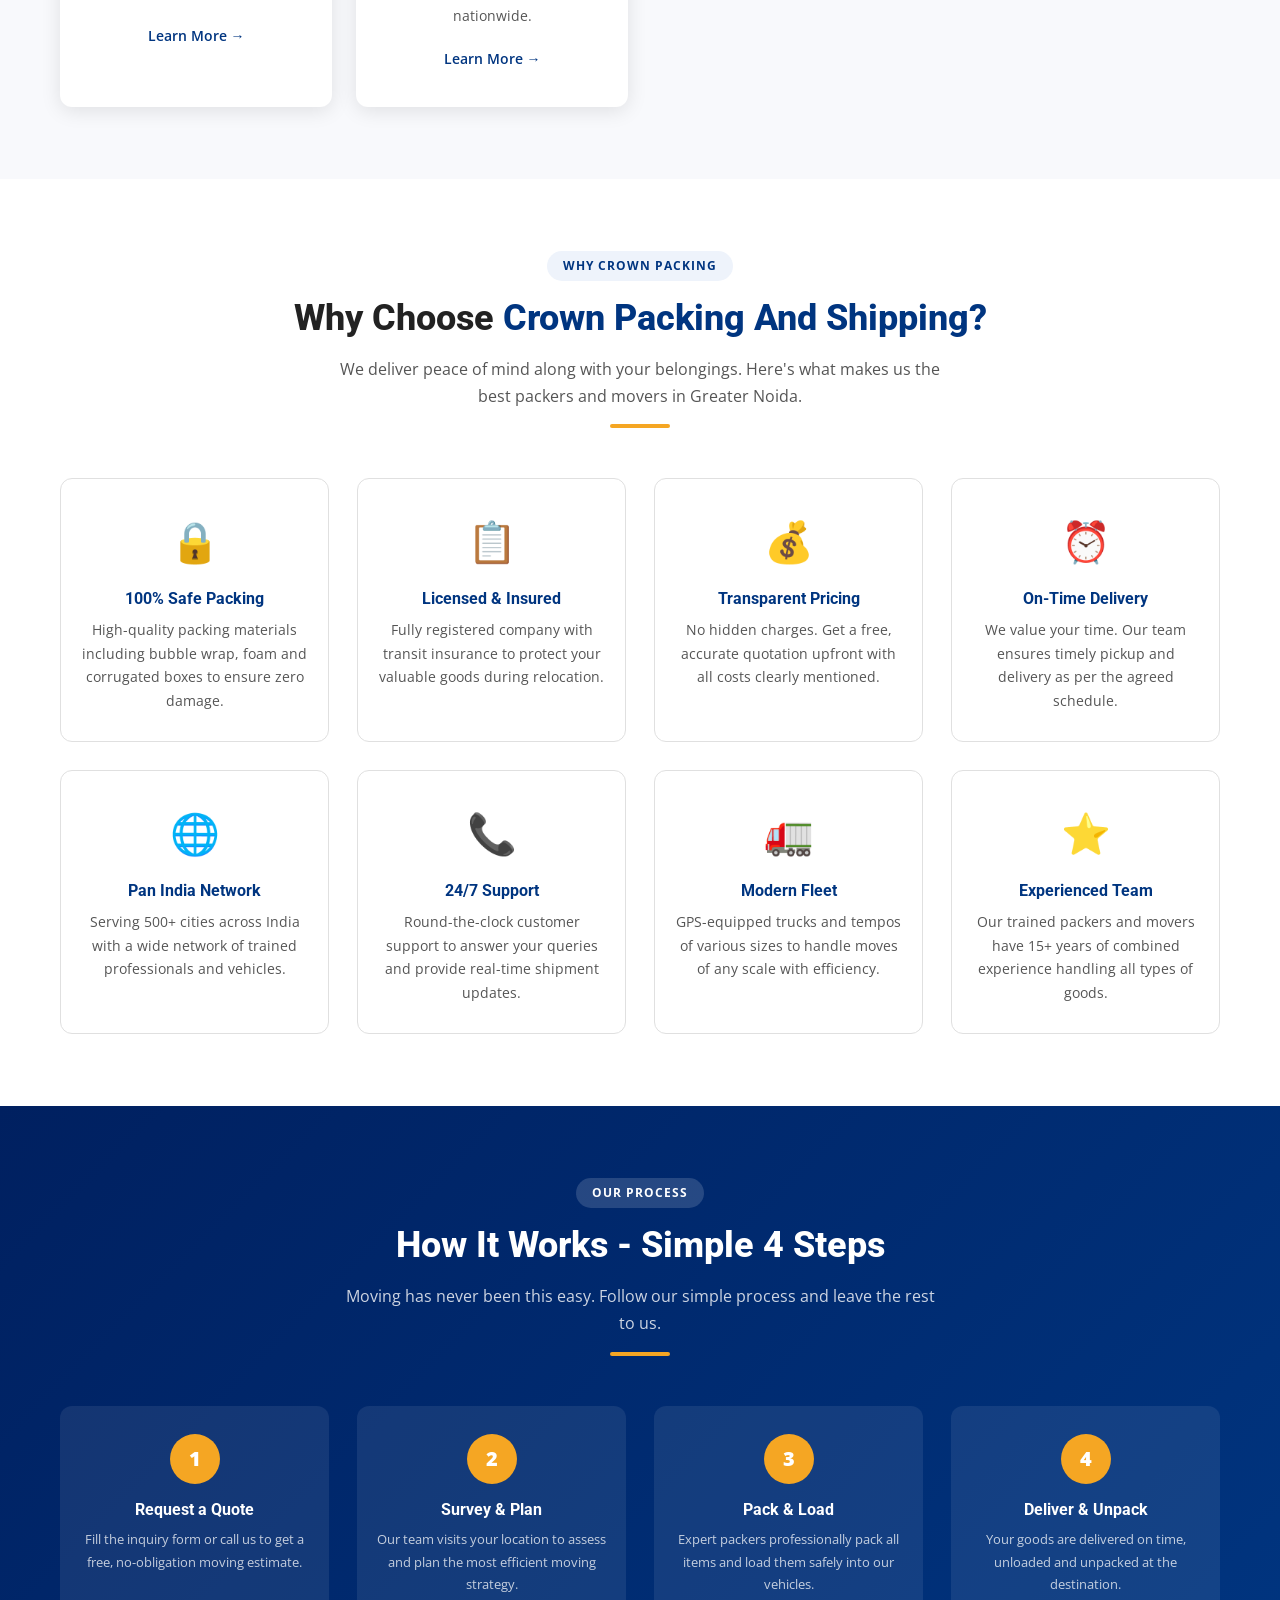
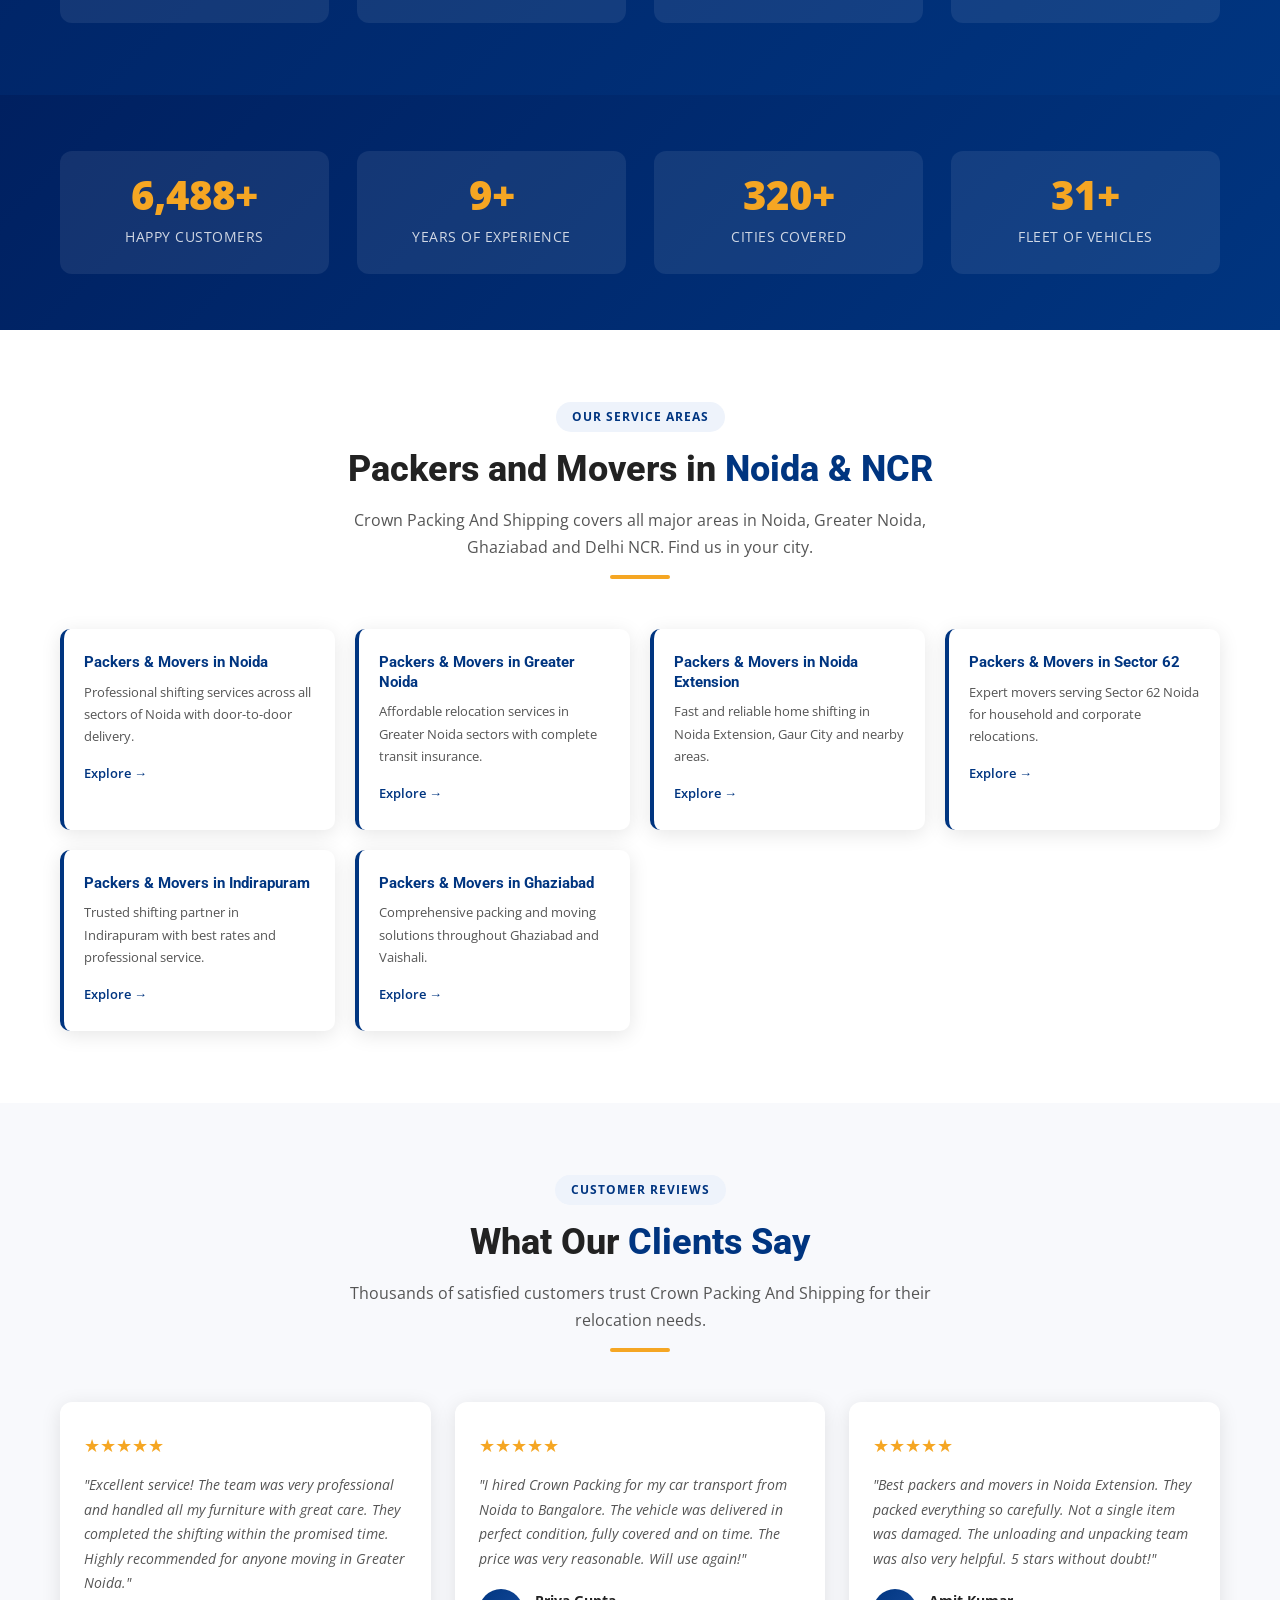
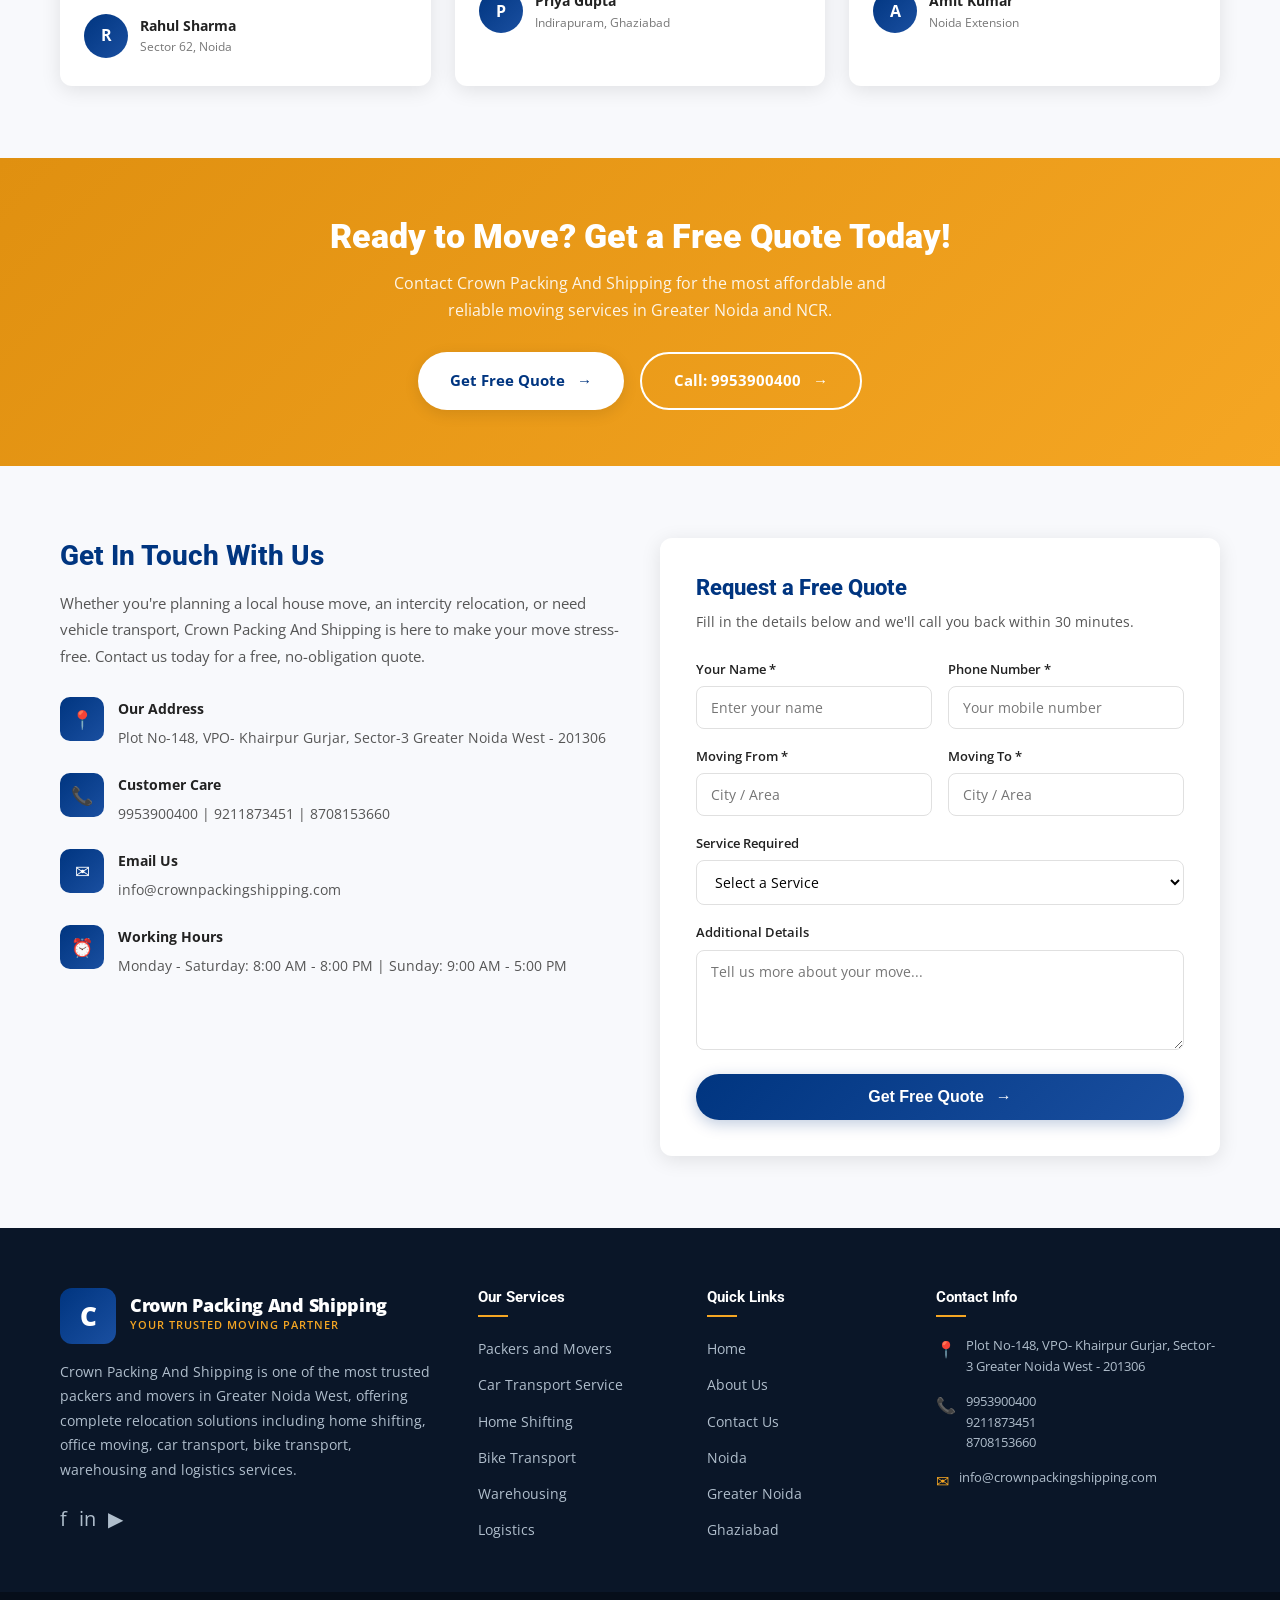
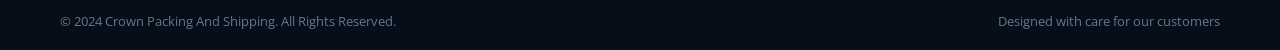
==== commit 580d8bf5: "Improve navigation menu, mobile responsiveness and CTA buttons - Enhanced navigation menu with bette" ====
--- a/index.html
+++ b/index.html
@@ -543,7 +543,13 @@
     </div>
   </footer>
 
-  <button id="backToTop" style="display:none;position:fixed;bottom:28px;right:28px;width:44px;height:44px;background:var(--primary);color:#fff;border:none;border-radius:50%;cursor:pointer;font-size:20px;align-items:center;justify-content:center;box-shadow:0 4px 14px rgba(0,53,128,0.4);z-index:999;" aria-label="Back to top">↑</button>
+  <!-- Floating CTA Buttons -->
+  <div class="floating-cta">
+    <a href="https://wa.me/919953900400?text=Hi%20Crown%20Packing,%20I%20need%20moving%20services" class="float-btn whatsapp" target="_blank" rel="noopener" aria-label="WhatsApp">💬</a>
+    <a href="tel:9953900400" class="float-btn phone" aria-label="Call Now">📞</a>
+  </div>
+
+  <button id="backToTop" style="display:none;position:fixed;bottom:140px;right:28px;width:44px;height:44px;background:var(--primary);color:#fff;border:none;border-radius:50%;cursor:pointer;font-size:20px;align-items:center;justify-content:center;box-shadow:0 4px 14px rgba(0,53,128,0.4);z-index:999;" aria-label="Back to top">↑</button>
 
   <script src="js/main.js"></script>
 </body>
--- a/css/style.css
+++ b/css/style.css
@@ -31,7 +31,8 @@
 a { text-decoration: none; color: inherit; transition: var(--transition); }
 ul, ol { list-style: none; }
 img { max-width: 100%; height: auto; display: block; }
-h1,h2,h3,h4,h5,h6 { font-family: 'Roboto', sans-serif; line-height: 1.3; color: var(--text-dark); }
+h1 { font-family: 'Roboto', sans-serif; line-height: 1.3; color: #ffffff; }
+h2,h3,h4,h5,h6 { font-family: 'Roboto', sans-serif; line-height: 1.3; color: var(--text-dark); }
 
 /* --- Top Bar --- */
 .top-bar {
@@ -74,45 +75,151 @@
 .logo-text .tagline { font-size: 11px; color: var(--secondary); font-weight: 600; letter-spacing: 1px; text-transform: uppercase; }
 
 /* --- Navigation --- */
-.main-nav ul { display: flex; gap: 4px; align-items: center; }
-.main-nav a { display: block; padding: 8px 14px; font-size: 14px; font-weight: 600; color: var(--text-dark); border-radius: 6px; white-space: nowrap; }
-.main-nav a:hover, .main-nav a.active { color: var(--primary); background: #eef3fb; }
+.main-nav ul { display: flex; gap: 6px; align-items: center; }
+.main-nav a {
+  display: block; padding: 10px 16px; font-size: 15px; font-weight: 600;
+  color: var(--text-dark); border-radius: 8px; white-space: nowrap;
+  position: relative; transition: var(--transition);
+}
+.main-nav a:hover { color: var(--primary); background: #f0f6ff; }
+.main-nav a.active {
+  color: var(--primary); background: #eef3fb;
+  box-shadow: 0 2px 8px rgba(0,53,128,0.1);
+}
+.main-nav a.active::after {
+  content: ''; position: absolute; bottom: 0; left: 50%;
+  transform: translateX(-50%); width: 30px; height: 3px;
+  background: var(--secondary); border-radius: 3px 3px 0 0;
+}
 .main-nav .has-dropdown { position: relative; }
-.main-nav .has-dropdown > a::after { content: " ▾"; font-size: 11px; }
+.main-nav .has-dropdown > a::after {
+  content: " ▾"; font-size: 12px;
+  margin-left: 4px; transition: var(--transition);
+}
+.main-nav .has-dropdown:hover > a::after { transform: rotate(180deg); }
 .dropdown {
-  position: absolute; top: calc(100% + 8px); left: 0;
-  background: #fff; min-width: 220px;
-  box-shadow: var(--shadow); border-radius: var(--radius);
+  position: absolute; top: calc(100% + 12px); left: 0;
+  background: #fff; min-width: 240px;
+  box-shadow: 0 8px 30px rgba(0,0,0,0.15);
+  border-radius: 12px;
   border-top: 3px solid var(--primary);
-  opacity: 0; visibility: hidden; transform: translateY(6px);
-  transition: var(--transition); z-index: 100;
-}
-.has-dropdown:hover .dropdown { opacity: 1; visibility: visible; transform: translateY(0); }
-.dropdown li a { display: block; padding: 10px 18px; font-size: 13px; border-radius: 0; border-bottom: 1px solid #f0f0f0; }
-.dropdown li:last-child a { border-bottom: none; }
-.dropdown li a:hover { background: #eef3fb; color: var(--primary); padding-left: 24px; }
+  opacity: 0; visibility: hidden; transform: translateY(-10px);
+  transition: all 0.3s cubic-bezier(0.68, -0.55, 0.265, 1.55);
+  z-index: 100; overflow: hidden;
+}
+.has-dropdown:hover .dropdown {
+  opacity: 1; visibility: visible; transform: translateY(0);
+}
+.dropdown li a {
+  display: flex; align-items: center; justify-content: space-between;
+  padding: 12px 20px; font-size: 14px; border-radius: 0;
+  border-bottom: 1px solid #f5f5f5; background: #fff;
+}
+.dropdown li:first-child a { border-radius: 12px 12px 0 0; }
+.dropdown li:last-child a { border-bottom: none; border-radius: 0 0 12px 12px; }
+.dropdown li a::before {
+  content: "→"; opacity: 0; transform: translateX(-10px);
+  transition: var(--transition); color: var(--secondary);
+}
+.dropdown li a:hover {
+  background: linear-gradient(90deg, #f0f6ff, #fff);
+  color: var(--primary); padding-left: 26px;
+}
+.dropdown li a:hover::before { opacity: 1; transform: translateX(0); }
 
 /* --- CTA Button in Header --- */
-.btn-cta { background: var(--secondary); color: #fff !important; padding: 10px 22px !important; border-radius: 30px !important; font-weight: 700 !important; font-size: 14px !important; white-space: nowrap; }
-.btn-cta:hover { background: var(--secondary-dark) !important; transform: translateY(-1px); box-shadow: 0 4px 12px rgba(245,166,35,0.4); }
+.btn-cta {
+  background: linear-gradient(135deg, var(--secondary), var(--secondary-dark)) !important;
+  color: #fff !important; padding: 12px 28px !important;
+  border-radius: 50px !important; font-weight: 700 !important;
+  font-size: 14px !important; white-space: nowrap;
+  box-shadow: 0 4px 15px rgba(245,166,35,0.3);
+  position: relative; overflow: hidden;
+}
+.btn-cta::before {
+  content: ''; position: absolute; inset: 0;
+  background: linear-gradient(135deg, rgba(255,255,255,0.2), transparent);
+  opacity: 0; transition: var(--transition);
+}
+.btn-cta:hover::before { opacity: 1; }
+.btn-cta:hover {
+  background: linear-gradient(135deg, var(--secondary-dark), #d48a00) !important;
+  transform: translateY(-2px); box-shadow: 0 6px 20px rgba(245,166,35,0.5);
+}
+.btn-cta::after {
+  content: '→'; margin-left: 6px; display: inline-block;
+  transition: var(--transition);
+}
+.btn-cta:hover::after { transform: translateX(4px); }
 
 /* --- Hamburger --- */
-.hamburger { display: none; flex-direction: column; gap: 5px; cursor: pointer; padding: 6px; }
-.hamburger span { display: block; width: 24px; height: 2px; background: var(--primary); border-radius: 2px; transition: var(--transition); }
-.hamburger.active span:nth-child(1) { transform: rotate(45deg) translate(5px, 5px); }
-.hamburger.active span:nth-child(2) { opacity: 0; }
-.hamburger.active span:nth-child(3) { transform: rotate(-45deg) translate(5px, -5px); }
+.hamburger {
+  display: none; flex-direction: column; gap: 6px; cursor: pointer;
+  padding: 8px; border-radius: 8px; background: transparent;
+  transition: var(--transition); z-index: 1001;
+}
+.hamburger:hover { background: #f0f6ff; }
+.hamburger span {
+  display: block; width: 26px; height: 3px;
+  background: var(--primary); border-radius: 3px;
+  transition: all 0.3s ease;
+}
+.hamburger.active { background: var(--primary); }
+.hamburger.active span { background: #fff; }
+.hamburger.active span:nth-child(1) {
+  transform: rotate(45deg) translate(7px, 7px);
+}
+.hamburger.active span:nth-child(2) {
+  opacity: 0; transform: translateX(-10px);
+}
+.hamburger.active span:nth-child(3) {
+  transform: rotate(-45deg) translate(7px, -7px);
+}
 
 /* --- Buttons --- */
-.btn { display: inline-block; padding: 12px 28px; border-radius: 30px; font-weight: 700; font-size: 15px; cursor: pointer; transition: var(--transition); border: none; text-align: center; }
-.btn-primary { background: var(--primary); color: #fff; }
-.btn-primary:hover { background: var(--primary-dark); transform: translateY(-2px); box-shadow: 0 6px 20px rgba(0,53,128,0.35); }
-.btn-secondary { background: var(--secondary); color: #fff; }
-.btn-secondary:hover { background: var(--secondary-dark); transform: translateY(-2px); box-shadow: 0 6px 20px rgba(245,166,35,0.4); }
-.btn-outline { background: transparent; color: var(--primary); border: 2px solid var(--primary); }
-.btn-outline:hover { background: var(--primary); color: #fff; }
-.btn-white { background: #fff; color: var(--primary); }
-.btn-white:hover { background: var(--secondary); color: #fff; }
+.btn {
+  display: inline-flex; align-items: center; justify-content: center; gap: 8px;
+  padding: 14px 32px; border-radius: 50px; font-weight: 700;
+  font-size: 15px; cursor: pointer; transition: var(--transition);
+  border: none; text-align: center; position: relative; overflow: hidden;
+}
+.btn::after {
+  content: '→'; margin-left: 4px; display: inline-block;
+  transition: var(--transition);
+}
+.btn:hover::after { transform: translateX(4px); }
+.btn-primary {
+  background: linear-gradient(135deg, var(--primary), var(--primary-light));
+  color: #fff; box-shadow: 0 4px 15px rgba(0,53,128,0.25);
+}
+.btn-primary:hover {
+  background: linear-gradient(135deg, var(--primary-dark), var(--primary));
+  transform: translateY(-2px); box-shadow: 0 8px 25px rgba(0,53,128,0.4);
+}
+.btn-secondary {
+  background: linear-gradient(135deg, var(--secondary), var(--secondary-dark));
+  color: #fff; box-shadow: 0 4px 15px rgba(245,166,35,0.3);
+}
+.btn-secondary:hover {
+  background: linear-gradient(135deg, var(--secondary-dark), #d48a00);
+  transform: translateY(-2px); box-shadow: 0 8px 25px rgba(245,166,35,0.5);
+}
+.btn-outline {
+  background: transparent; color: var(--primary);
+  border: 2px solid var(--primary); box-shadow: none;
+}
+.btn-outline:hover {
+  background: var(--primary); color: #fff;
+  box-shadow: 0 6px 20px rgba(0,53,128,0.3);
+}
+.btn-white {
+  background: #fff; color: var(--primary);
+  box-shadow: 0 4px 15px rgba(0,0,0,0.1);
+}
+.btn-white:hover {
+  background: var(--secondary); color: #fff;
+  box-shadow: 0 6px 20px rgba(245,166,35,0.4);
+}
 
 /* --- Hero Banner --- */
 .hero {
@@ -130,7 +237,10 @@
 .hero h1 { font-size: clamp(28px, 4vw, 50px); font-weight: 900; line-height: 1.15; margin-bottom: 18px; }
 .hero h1 span { color: var(--secondary); }
 .hero p { font-size: 17px; color: rgba(255,255,255,0.88); margin-bottom: 30px; line-height: 1.75; }
-.hero-btns { display: flex; gap: 14px; flex-wrap: wrap; margin-bottom: 36px; }
+.hero-btns {
+  display: flex; gap: 16px; flex-wrap: wrap; margin-bottom: 36px;
+  align-items: center;
+}
 .hero-stats { display: flex; gap: 36px; flex-wrap: wrap; }
 .stat-item { text-align: center; }
 .stat-number { font-size: 28px; font-weight: 900; color: var(--secondary); display: block; line-height: 1; }
@@ -303,6 +413,33 @@
 .map-section { padding: 0; }
 .map-section iframe { width: 100%; height: 400px; border: none; display: block; }
 
+/* --- Floating CTA Buttons --- */
+.floating-cta {
+  position: fixed; bottom: 20px; right: 20px;
+  z-index: 998; display: flex; flex-direction: column; gap: 12px;
+}
+.float-btn {
+  width: 56px; height: 56px; border-radius: 50%;
+  display: flex; align-items: center; justify-content: center;
+  font-size: 24px; color: #fff; cursor: pointer;
+  box-shadow: 0 4px 20px rgba(0,0,0,0.25);
+  transition: var(--transition); text-decoration: none;
+  animation: pulse 2s infinite;
+}
+.float-btn.whatsapp {
+  background: linear-gradient(135deg, #25D366, #128C7E);
+}
+.float-btn.phone {
+  background: linear-gradient(135deg, var(--secondary), var(--secondary-dark));
+}
+.float-btn:hover {
+  transform: scale(1.1); box-shadow: 0 6px 30px rgba(0,0,0,0.35);
+}
+@keyframes pulse {
+  0%, 100% { box-shadow: 0 4px 20px rgba(0,0,0,0.25); }
+  50% { box-shadow: 0 4px 30px rgba(245,166,35,0.6); }
+}
+
 /* --- About Page --- */
 .about-intro { display: grid; grid-template-columns: 1fr 1fr; gap: 48px; align-items: center; }
 .about-text h2 { font-size: 30px; font-weight: 800; color: var(--primary); margin-bottom: 16px; }
@@ -331,17 +468,50 @@
   .about-image { height: 260px; }
 }
 @media (max-width: 768px) {
-  .top-bar .container { justify-content: center; }
+  .top-bar .container { justify-content: center; text-align: center; }
   .top-bar-left { display: none; }
-  .main-nav { display: none; position: fixed; inset: 0; background: rgba(0,0,0,0.5); z-index: 999; }
-  .main-nav.open { display: flex; align-items: flex-start; }
-  .main-nav ul { flex-direction: column; background: #fff; width: 280px; height: 100vh; overflow-y: auto; padding: 80px 0 30px; gap: 0; }
-  .main-nav a { padding: 14px 24px; border-radius: 0; border-bottom: 1px solid #f0f0f0; }
-  .main-nav .has-dropdown > a::after { float: right; }
-  .dropdown { position: static; opacity: 1; visibility: visible; transform: none; box-shadow: none; border: none; background: #f8f9fc; }
+  .top-bar-right { flex-wrap: wrap; justify-content: center; }
+
+  /* Mobile Menu */
+  .main-nav {
+    display: none; position: fixed; inset: 0;
+    background: rgba(0,0,0,0.6); backdrop-filter: blur(4px);
+    z-index: 999; animation: fadeIn 0.3s ease;
+  }
+  .main-nav.open { display: flex; align-items: flex-start; justify-content: flex-end; }
+  .main-nav ul {
+    flex-direction: column; background: #fff;
+    width: 85%; max-width: 320px; height: 100vh;
+    overflow-y: auto; padding: 90px 0 40px; gap: 0;
+    box-shadow: -4px 0 20px rgba(0,0,0,0.2);
+    animation: slideInRight 0.3s ease;
+  }
+  .main-nav a {
+    padding: 16px 24px; border-radius: 0;
+    border-bottom: 1px solid #f0f0f0; font-size: 16px;
+  }
+  .main-nav a.active::after { display: none; }
+  .main-nav a:hover { padding-left: 30px; }
+  .main-nav .has-dropdown > a { display: flex; justify-content: space-between; }
+  .main-nav .has-dropdown > a::after {
+    float: none; margin-left: auto;
+  }
+  .dropdown {
+    position: static; opacity: 1; visibility: visible;
+    transform: none; box-shadow: none; border: none;
+    background: #f8f9fc; border-radius: 0; max-height: 0;
+    overflow: hidden; transition: max-height 0.3s ease;
+  }
+  .has-dropdown.active .dropdown { max-height: 500px; }
+  .dropdown li a { padding: 12px 24px 12px 36px; font-size: 14px; }
+  .dropdown li a::before { opacity: 1; transform: translateX(0); }
+  .btn-cta { margin: 16px 24px !important; width: calc(100% - 48px) !important; }
+
   .hamburger { display: flex; }
   .hero { padding: 56px 0; }
-  .hero-stats { gap: 24px; }
+  .hero h1 { font-size: 28px; }
+  .hero-stats { gap: 20px; justify-content: center; }
+  .stat-item { min-width: 80px; }
   .contact-grid { grid-template-columns: 1fr; }
   .form-row { grid-template-columns: 1fr; }
   .footer-grid { grid-template-columns: 1fr; }
@@ -349,10 +519,38 @@
   .features-list { grid-template-columns: 1fr; }
   section { padding: 50px 0; }
 }
+
+@keyframes fadeIn {
+  from { opacity: 0; }
+  to { opacity: 1; }
+}
+
+@keyframes slideInRight {
+  from { transform: translateX(100%); }
+  to { transform: translateX(0); }
+}
 @media (max-width: 480px) {
-  .hero-btns { flex-direction: column; }
+  .logo-text .company-name { font-size: 16px; }
+  .logo-text .tagline { font-size: 10px; }
+  .logo-icon { width: 48px; height: 48px; font-size: 22px; }
+
+  .hero-btns { flex-direction: column; width: 100%; }
+  .hero-btns .btn { width: 100%; justify-content: center; }
+  .hero-stats { grid-template-columns: 1fr 1fr; gap: 16px; }
+  .stat-number { font-size: 24px; }
+  .stat-label { font-size: 11px; }
+
   .counters-grid { grid-template-columns: 1fr 1fr; gap: 14px; }
   .counter-number { font-size: 30px; }
   .services-grid, .why-grid { grid-template-columns: 1fr; }
-  .process-grid { grid-template-columns: 1fr 1fr; }
-}
+  .process-grid { grid-template-columns: 1fr; }
+
+  .floating-cta { bottom: 16px; right: 16px; }
+  .float-btn { width: 50px; height: 50px; font-size: 20px; }
+
+  .main-nav ul { width: 90%; }
+  section { padding: 40px 0; }
+
+  .btn { padding: 12px 24px; font-size: 14px; }
+  .section-header h2 { font-size: 24px; }
+}
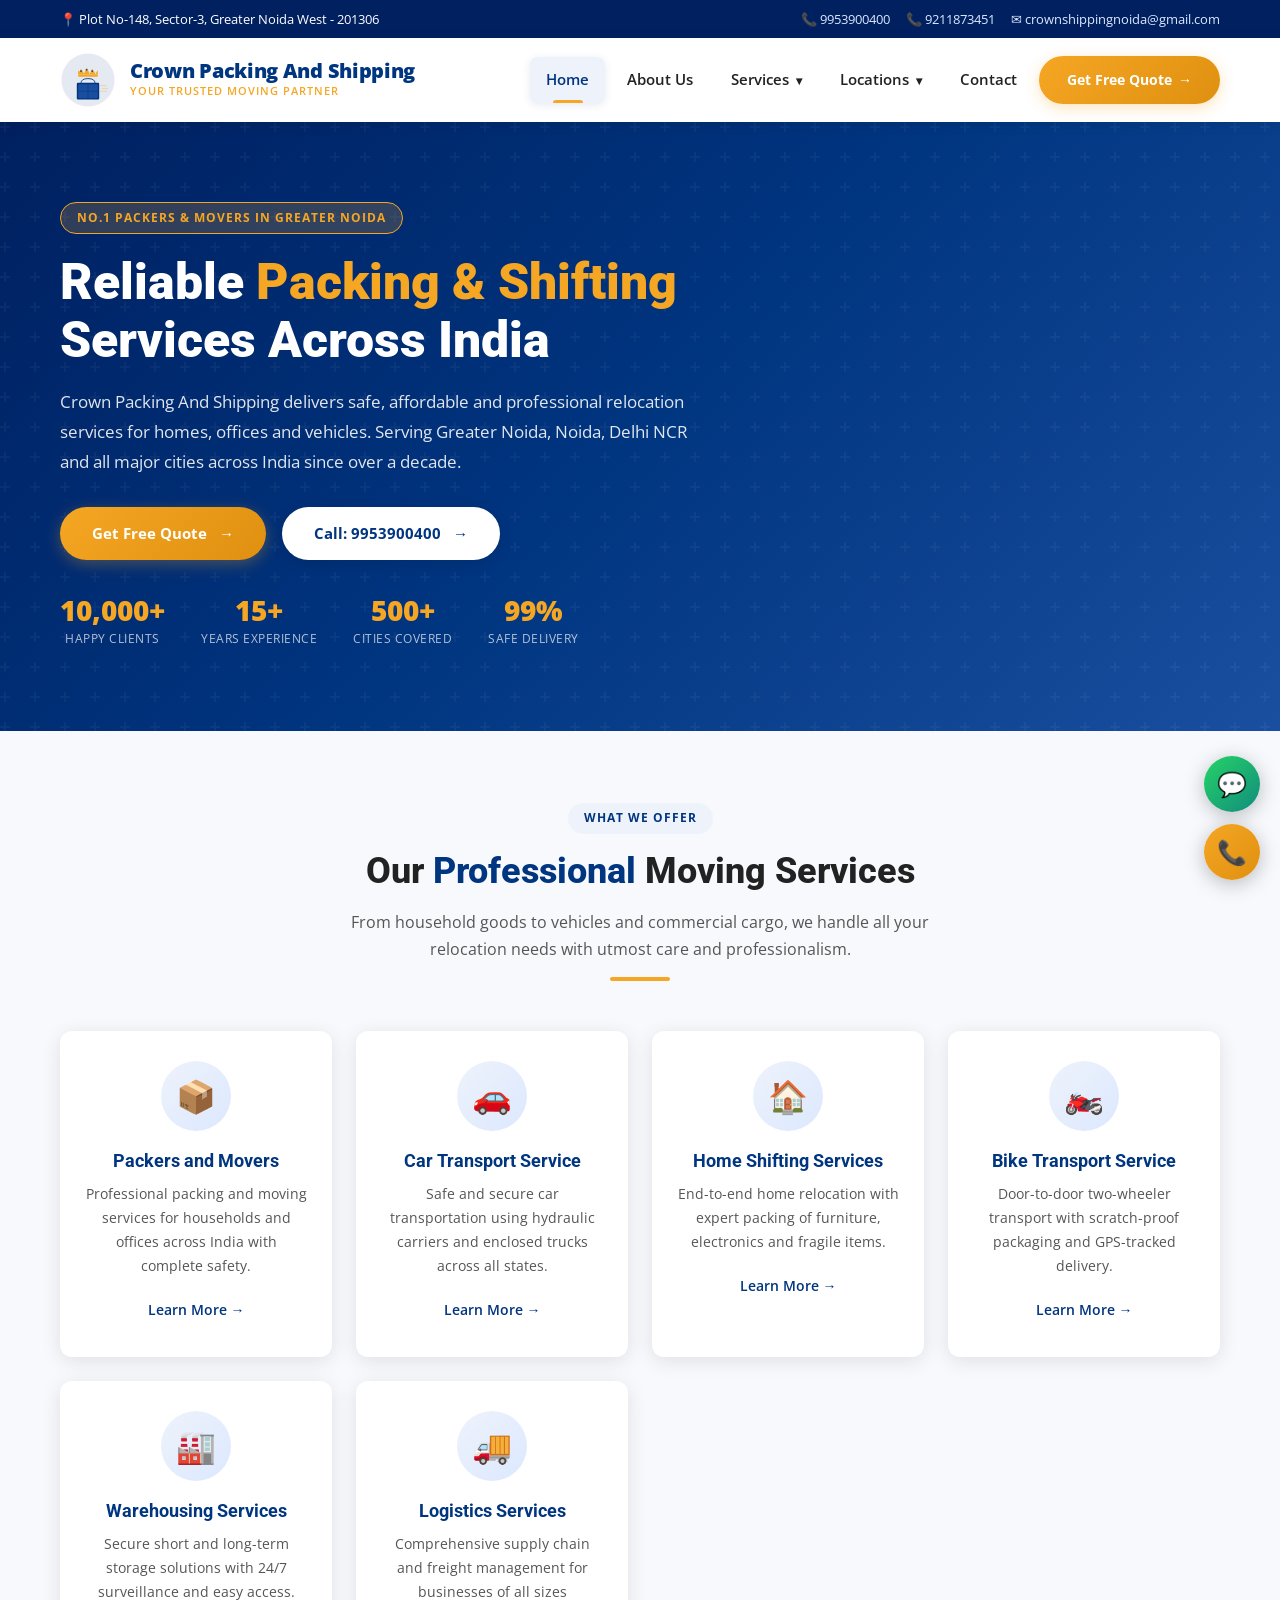
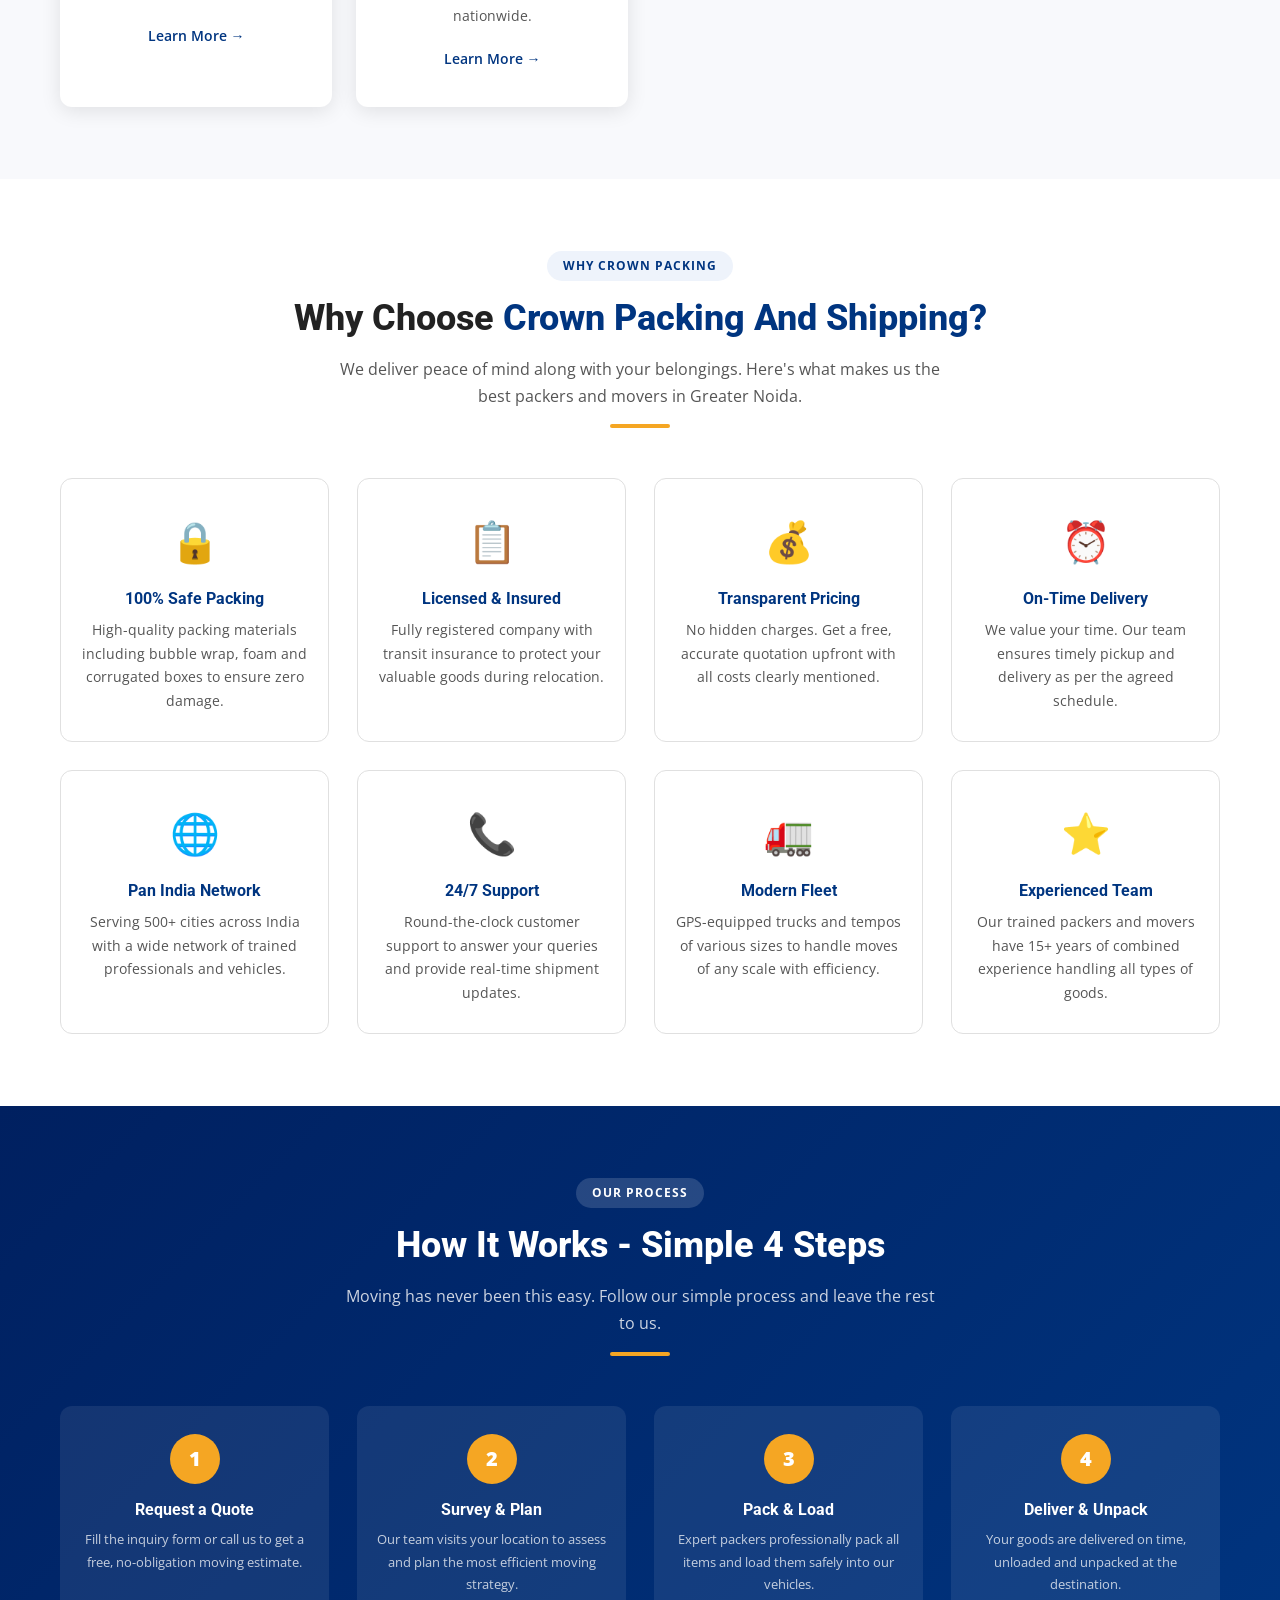
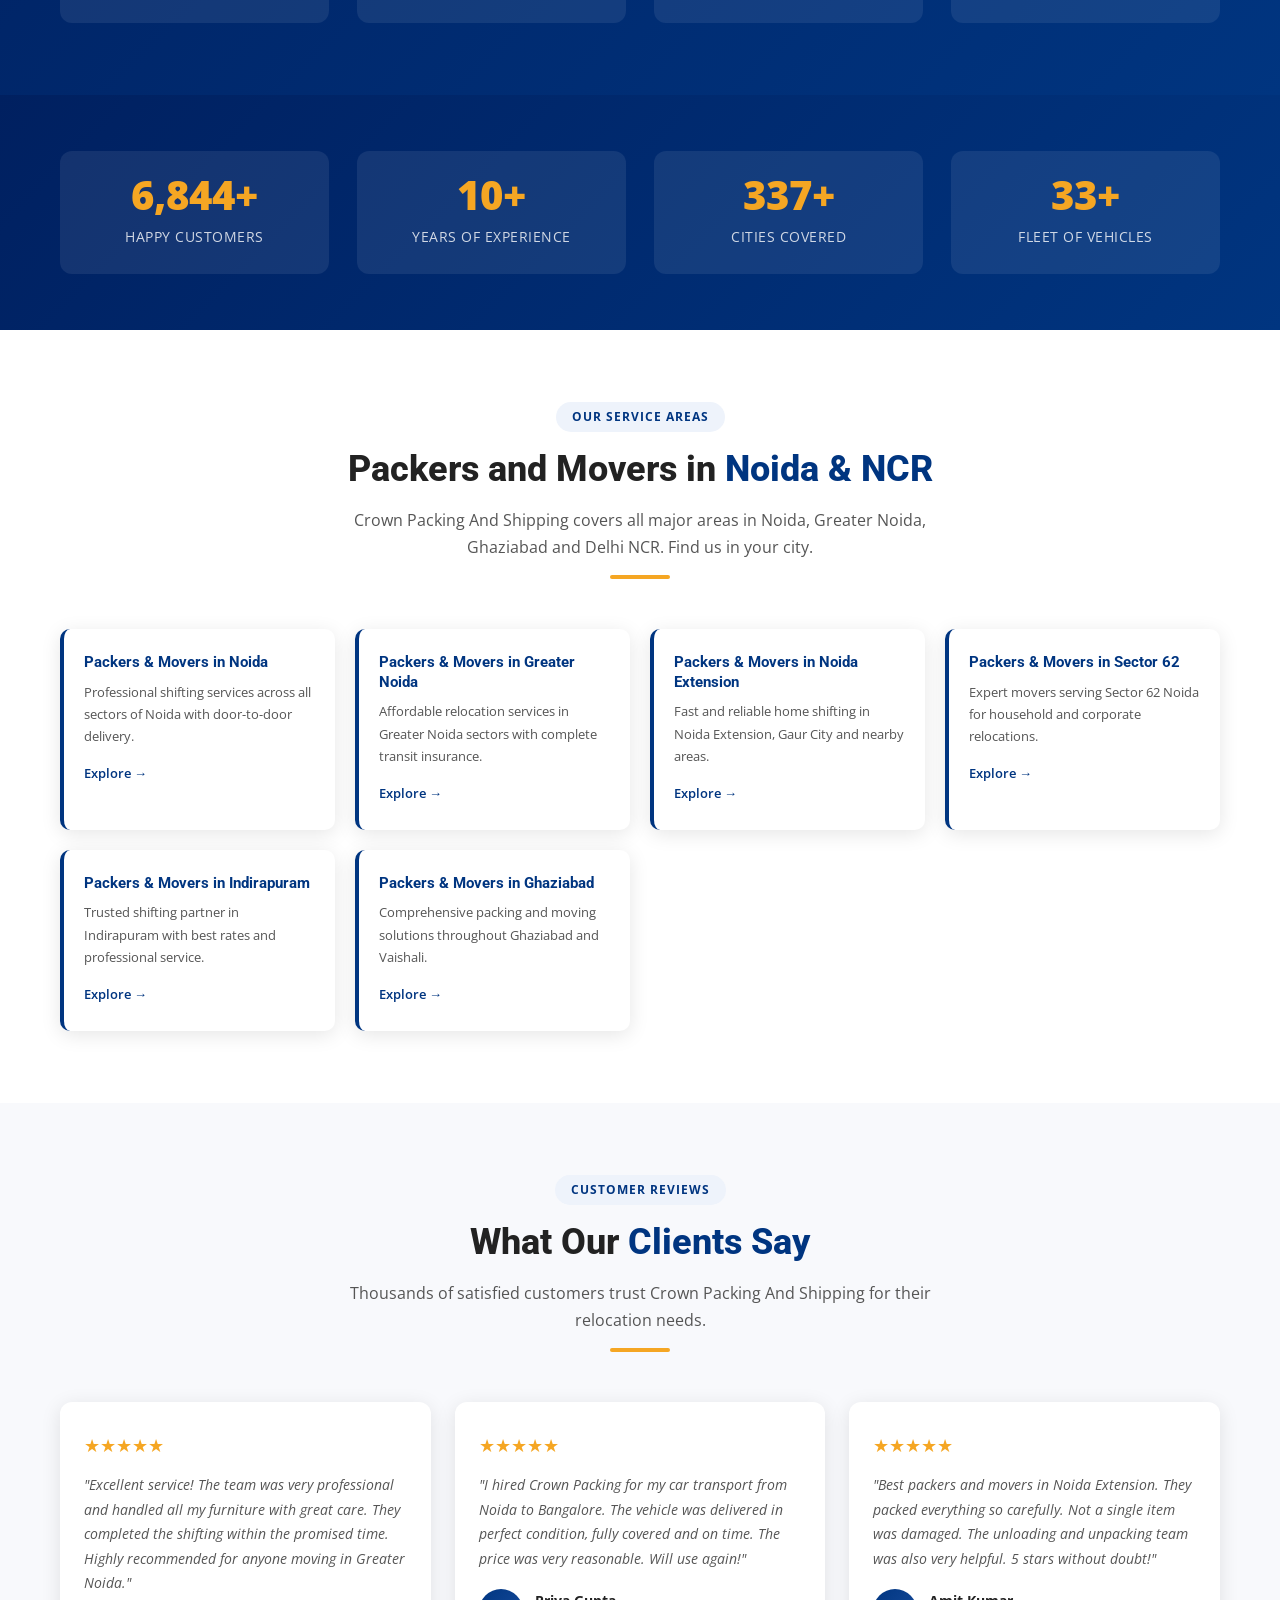
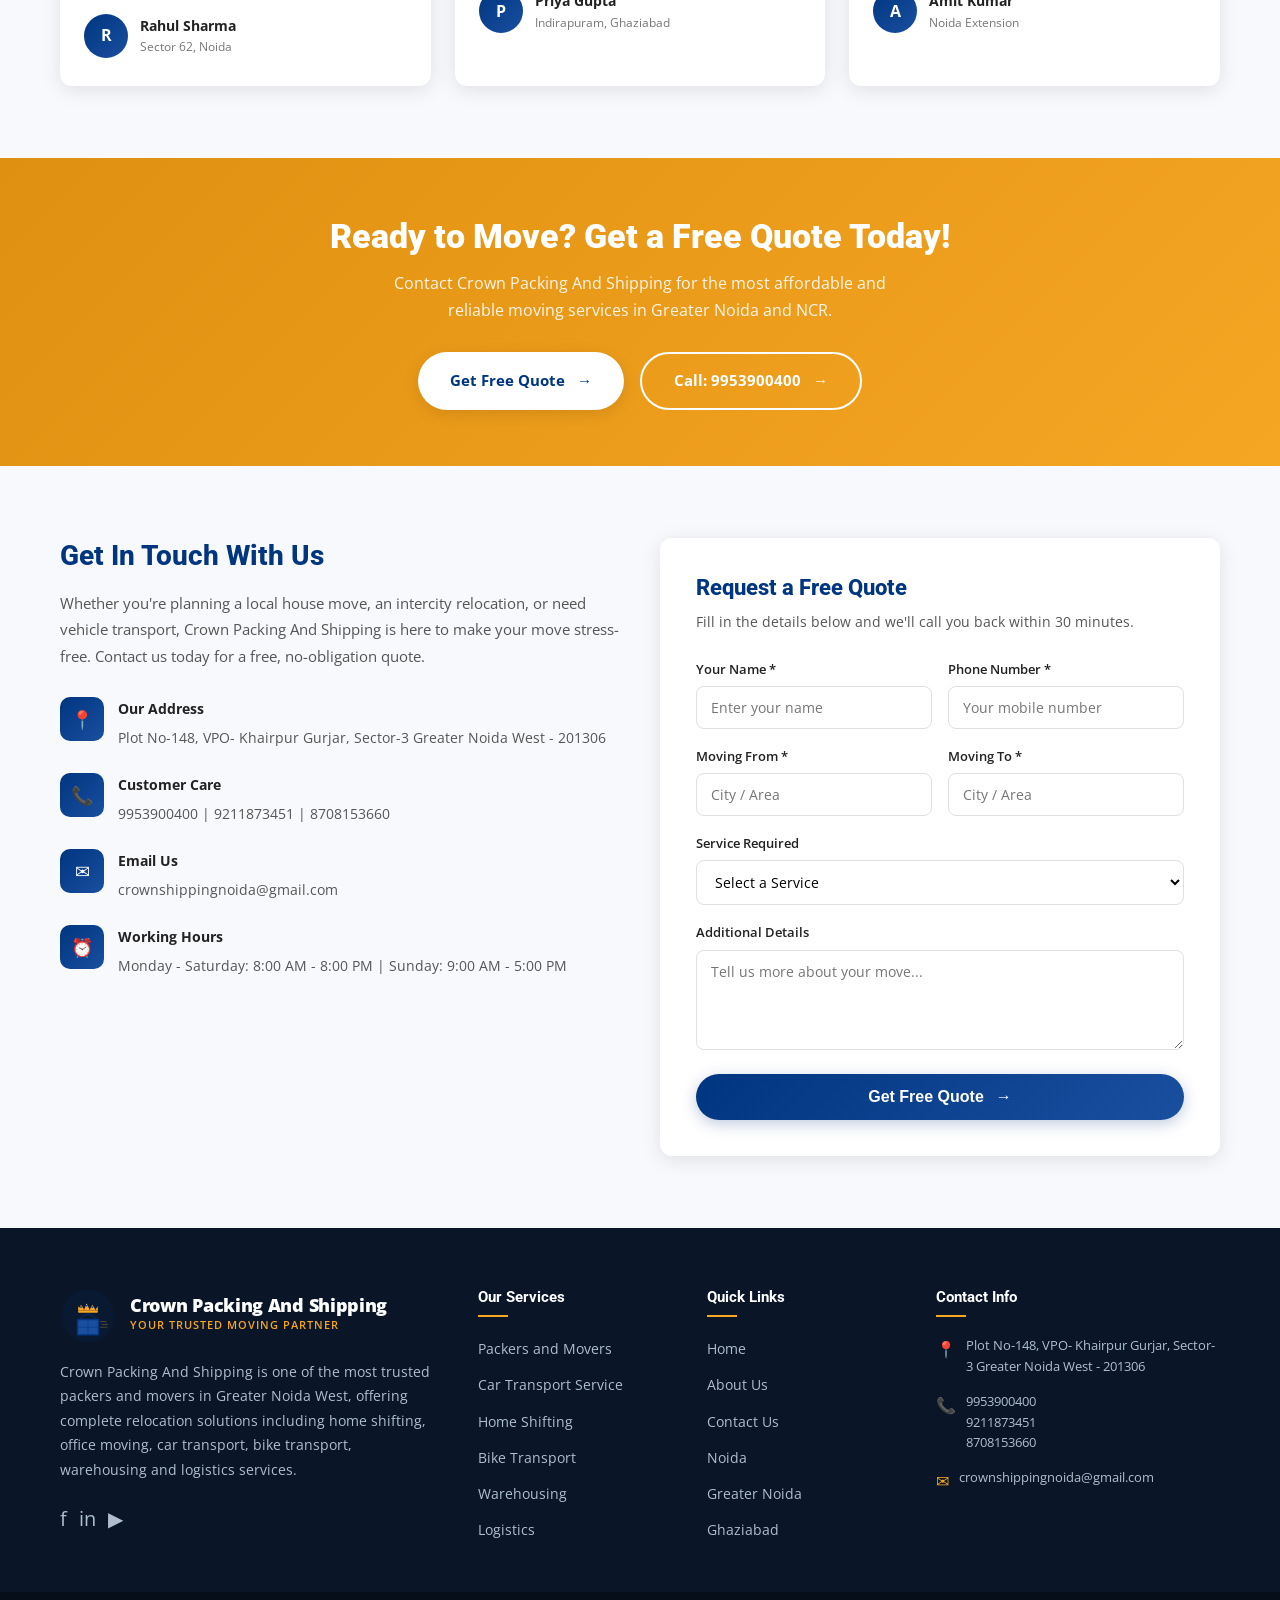
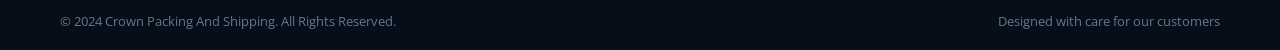
==== commit ba4e1880: "Add professional logo and update email to crownshippingnoida@gmail.com Logo Updates: - Created custo" ====
--- a/index.html
+++ b/index.html
@@ -11,6 +11,7 @@
   <meta property="og:title" content="Crown Packing And Shipping | Best Packers & Movers in Greater Noida">
   <meta property="og:description" content="Trusted packers and movers in Greater Noida offering home shifting, car transport, bike transport, warehousing and logistics services.">
   <meta property="og:type" content="website">
+  <link rel="icon" type="image/svg+xml" href="images/favicon.svg">
   <link rel="stylesheet" href="css/style.css">
   <link rel="preconnect" href="https://fonts.googleapis.com">
   <script type="application/ld+json">
@@ -40,7 +41,7 @@
       <div class="top-bar-right">
         <a href="tel:9953900400" class="phone-icon">9953900400</a>
         <a href="tel:9211873451" class="phone-icon">9211873451</a>
-        <a href="mailto:info@crownpackingshipping.com" class="mail-icon">info@crownpackingshipping.com</a>
+        <a href="mailto:crownshippingnoida@gmail.com" class="mail-icon">crownshippingnoida@gmail.com</a>
       </div>
     </div>
   </div>
@@ -50,7 +51,7 @@
     <div class="container">
       <div class="header-inner">
         <a href="index.html" class="logo">
-          <div class="logo-icon">C</div>
+          <img src="images/logo.svg" alt="Crown Packing Logo" class="logo-image">
           <div class="logo-text">
             <div class="company-name">Crown Packing And Shipping</div>
             <div class="tagline">Your Trusted Moving Partner</div>
@@ -416,7 +417,7 @@
             <div class="info-icon">✉</div>
             <div class="info-text">
               <strong>Email Us</strong>
-              <span>info@crownpackingshipping.com</span>
+              <span>crownshippingnoida@gmail.com</span>
             </div>
           </div>
           <div class="info-item">
@@ -482,7 +483,7 @@
         <div class="footer-grid">
           <div class="footer-brand">
             <div class="logo">
-              <div class="logo-icon">C</div>
+              <img src="images/logo.svg" alt="Crown Packing Logo" class="logo-image">
               <div class="logo-text">
                 <div class="company-name">Crown Packing And Shipping</div>
                 <div class="tagline">Your Trusted Moving Partner</div>
@@ -529,7 +530,7 @@
             </div>
             <div class="footer-contact-item">
               <span class="fci-icon">✉</span>
-              <span>info@crownpackingshipping.com</span>
+              <span>crownshippingnoida@gmail.com</span>
             </div>
           </div>
         </div>
--- a/css/style.css
+++ b/css/style.css
@@ -63,6 +63,14 @@
 }
 .header-inner { display: flex; align-items: center; justify-content: space-between; padding: 14px 0; gap: 20px; }
 .logo { display: flex; align-items: center; gap: 14px; }
+.logo-image {
+  width: 56px; height: 56px;
+  flex-shrink: 0;
+  transition: var(--transition);
+}
+.logo:hover .logo-image {
+  transform: scale(1.05);
+}
 .logo-icon {
   width: 56px; height: 56px;
   background: linear-gradient(135deg, var(--primary), var(--primary-light));
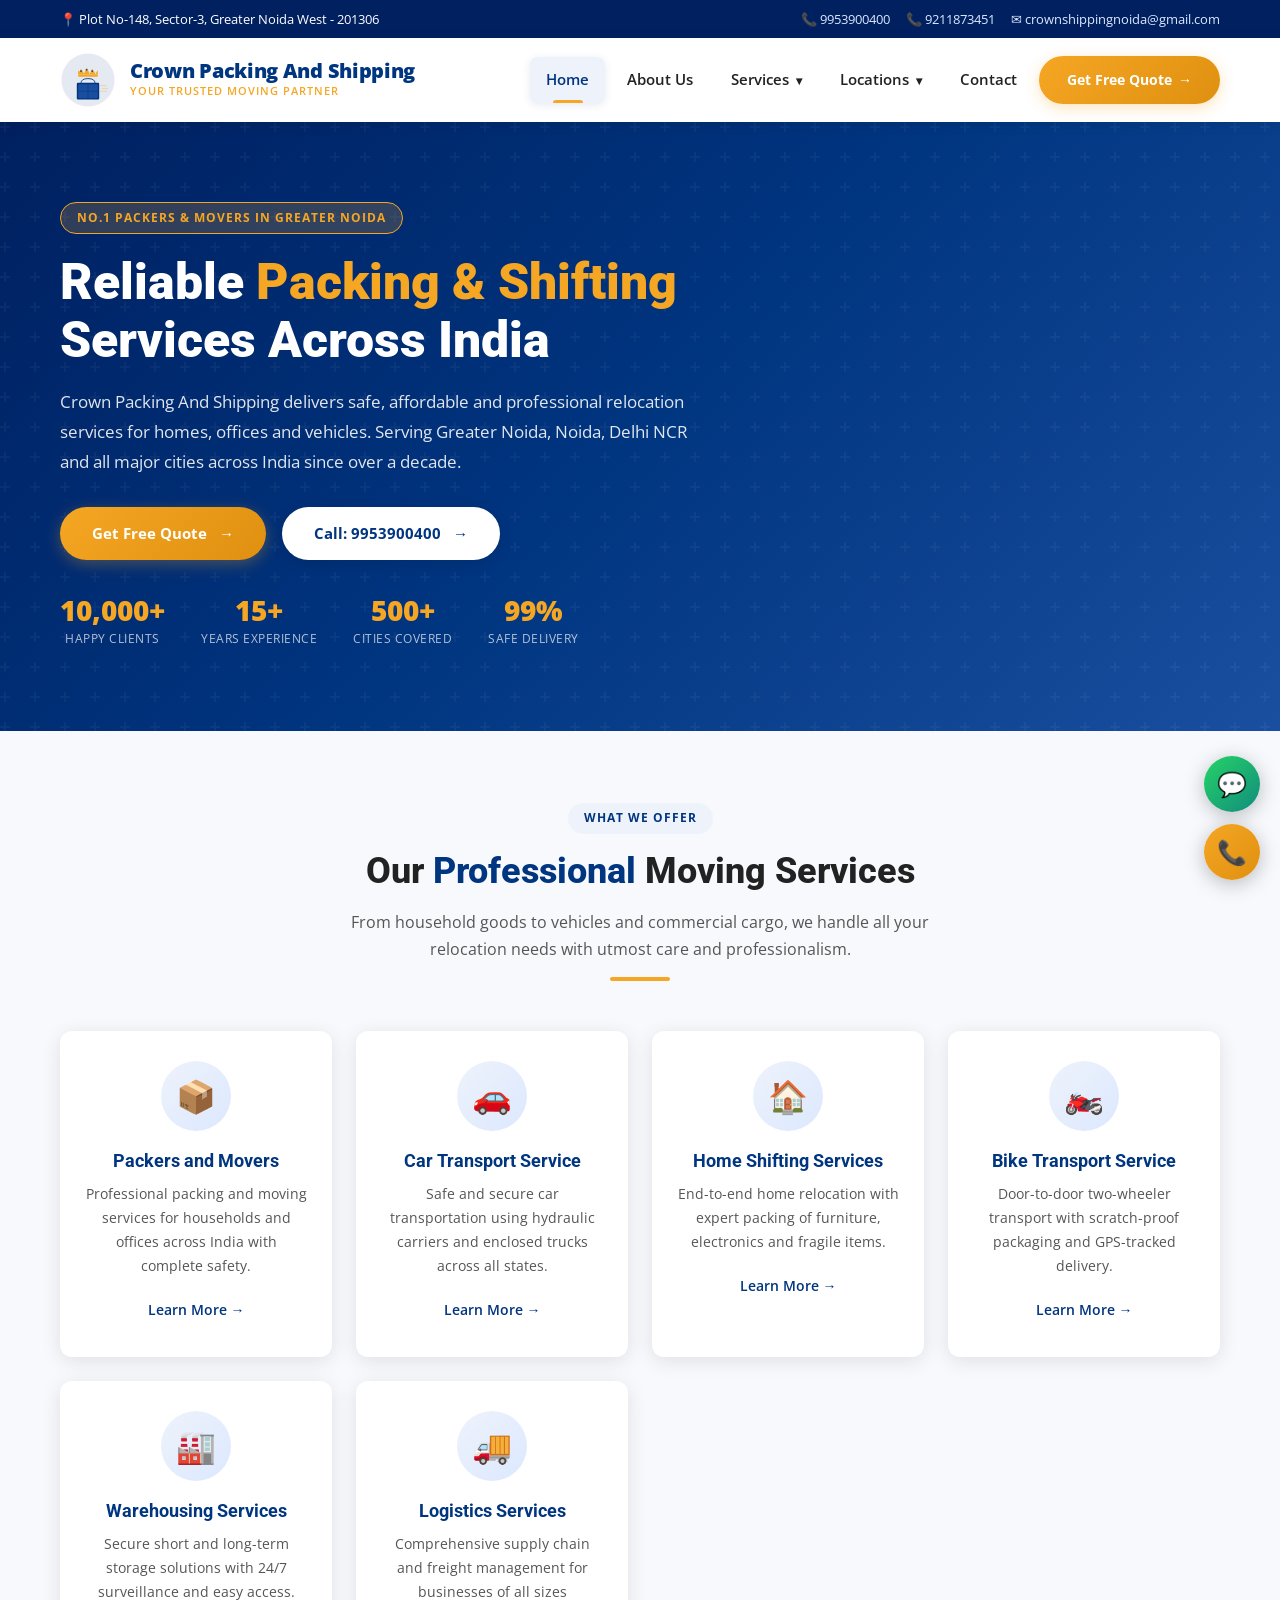
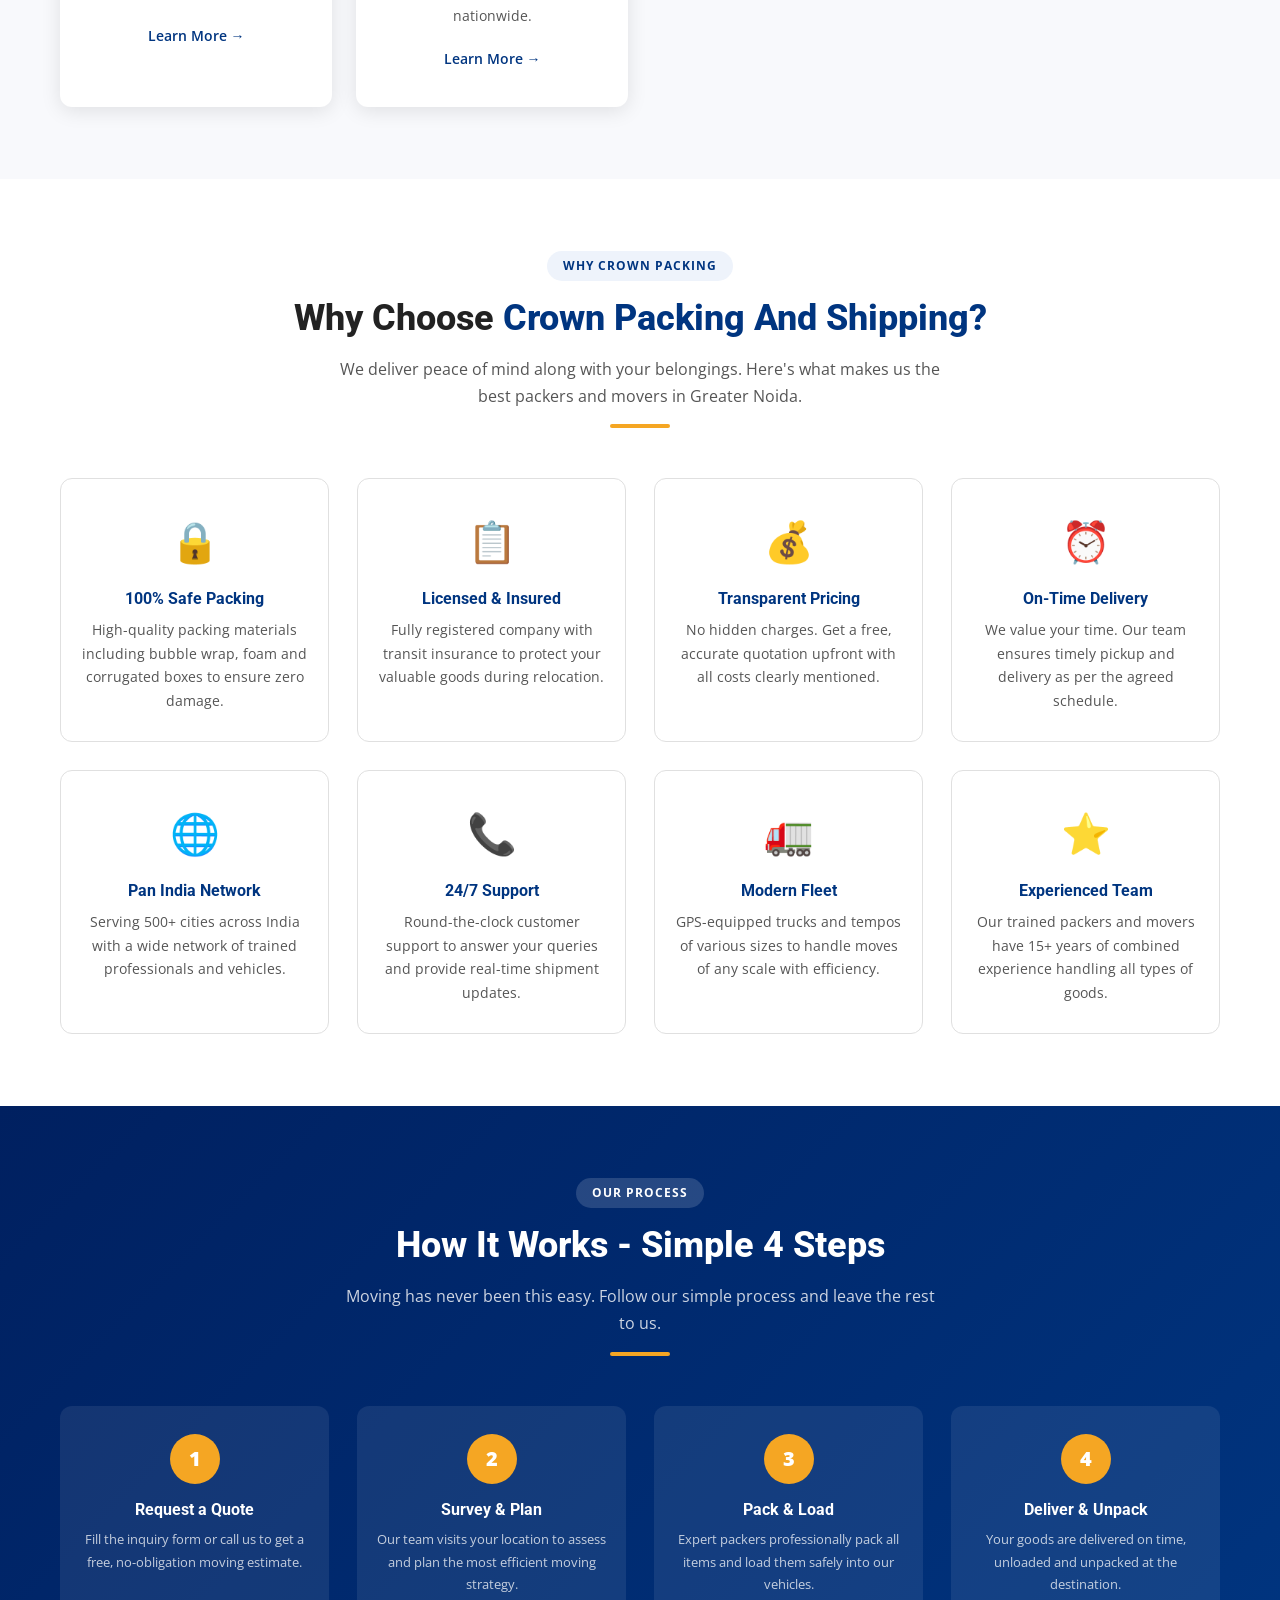
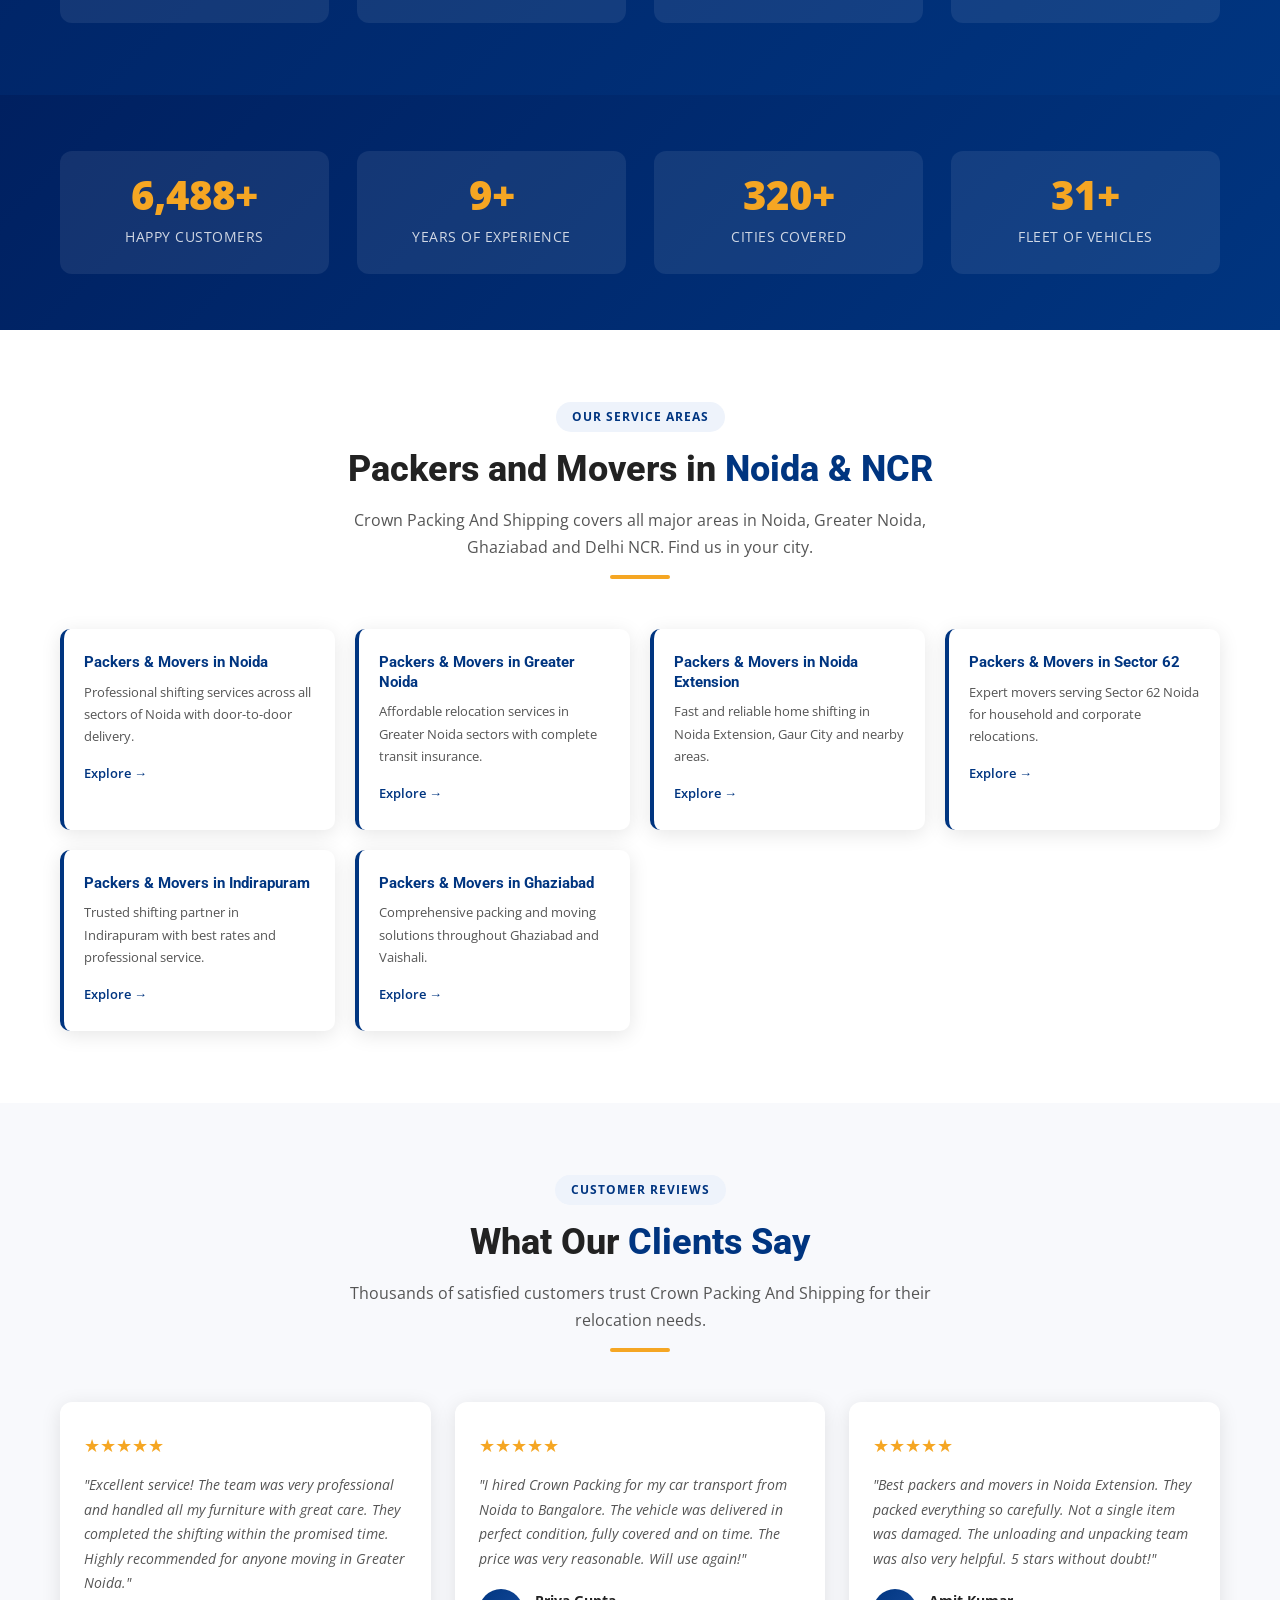
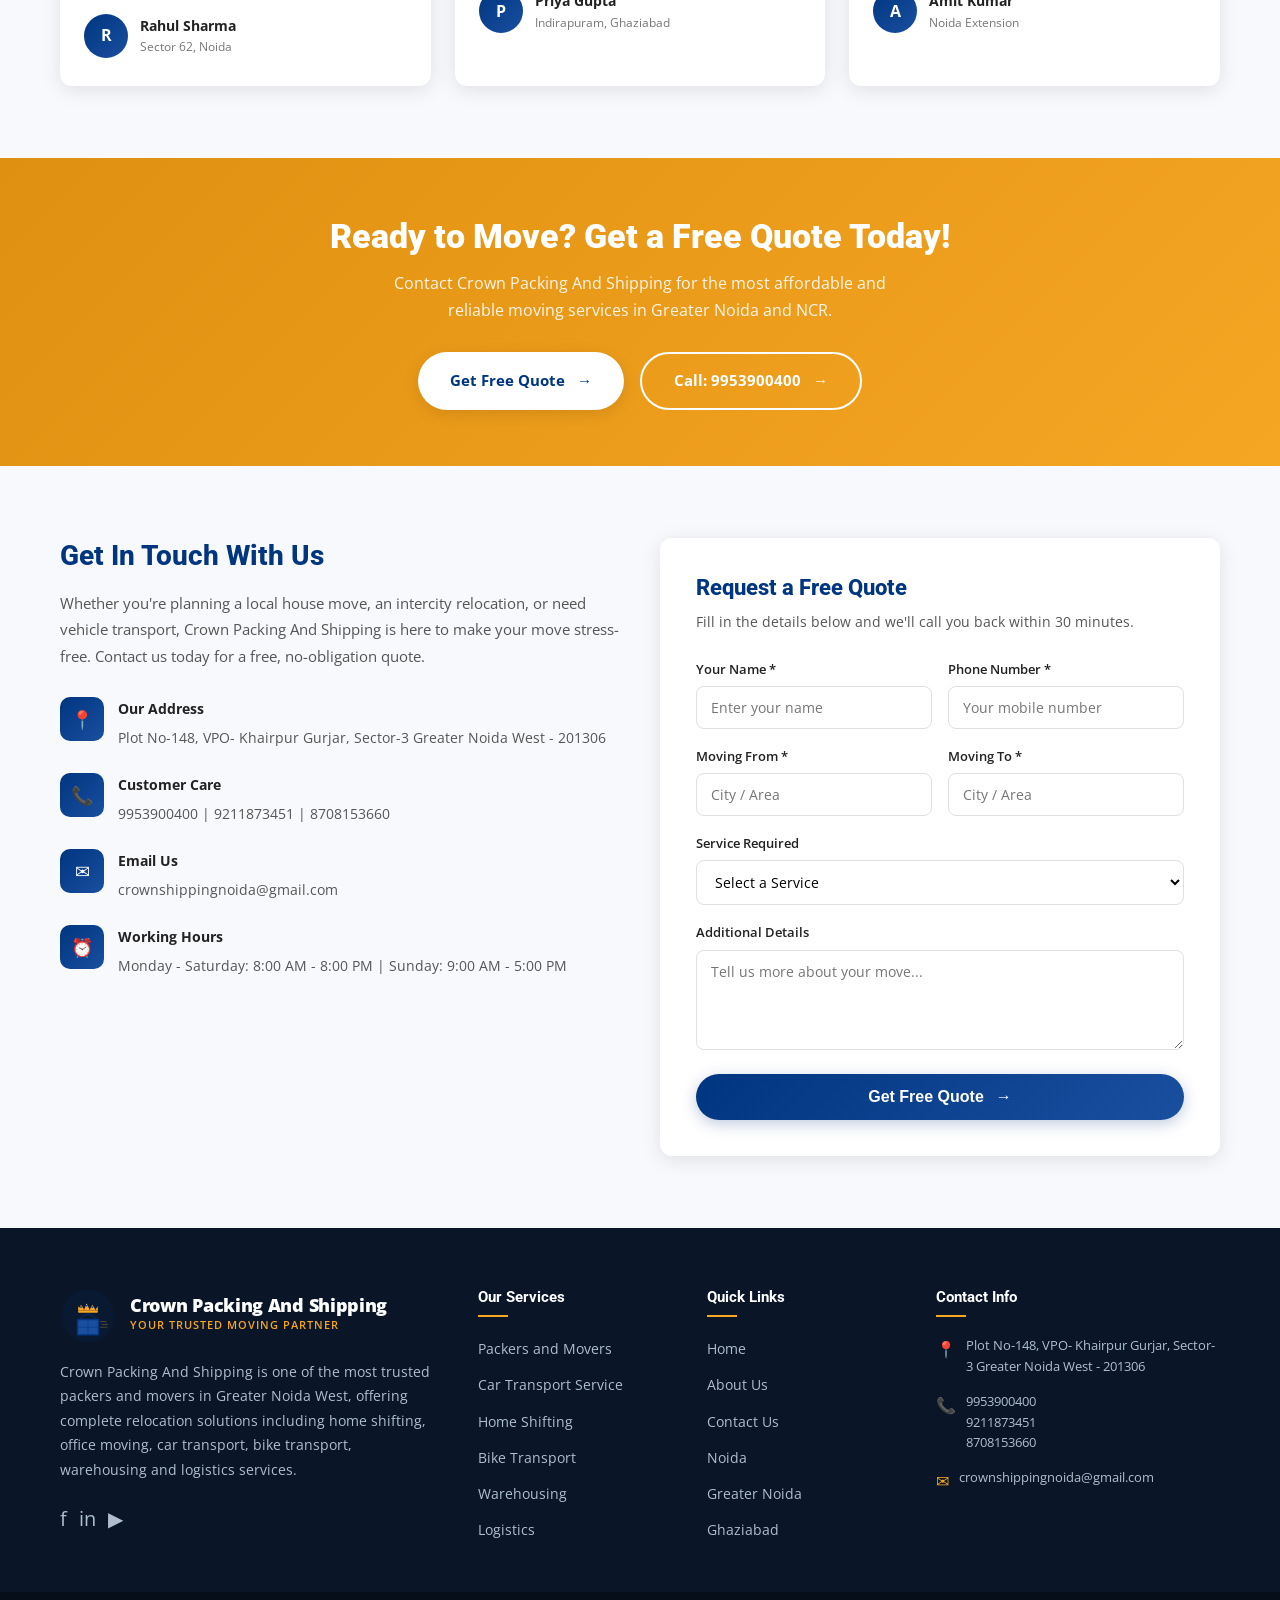
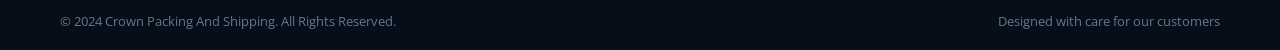
==== commit cb120c2f: "Add Email+WhatsApp integration and comprehensive SEO improvements Email & WhatsApp Integration: - In" ====
--- a/index.html
+++ b/index.html
@@ -11,7 +11,28 @@
   <meta property="og:title" content="Crown Packing And Shipping | Best Packers & Movers in Greater Noida">
   <meta property="og:description" content="Trusted packers and movers in Greater Noida offering home shifting, car transport, bike transport, warehousing and logistics services.">
   <meta property="og:type" content="website">
+  <meta property="og:url" content="https://crownpackingshipping.com/">
+  <meta property="og:image" content="https://crownpackingshipping.com/images/logo.svg">
+  <meta property="og:site_name" content="Crown Packing And Shipping">
+  <meta property="og:locale" content="en_IN">
+
+  <!-- Twitter Card -->
+  <meta name="twitter:card" content="summary_large_image">
+  <meta name="twitter:title" content="Crown Packing And Shipping | Best Packers & Movers in Greater Noida">
+  <meta name="twitter:description" content="Trusted packers and movers in Greater Noida offering home shifting, car transport, bike transport, warehousing and logistics services.">
+  <meta name="twitter:image" content="https://crownpackingshipping.com/images/logo.svg">
+
+  <!-- Additional SEO Meta Tags -->
+  <meta name="geo.region" content="IN-UP">
+  <meta name="geo.placename" content="Greater Noida">
+  <meta name="geo.position" content="28.4744;77.5040">
+  <meta name="ICBM" content="28.4744, 77.5040">
+  <meta name="author" content="Crown Packing And Shipping">
+  <meta name="language" content="English">
+  <meta name="revisit-after" content="7 days">
+
   <link rel="icon" type="image/svg+xml" href="images/favicon.svg">
+  <link rel="apple-touch-icon" href="images/logo.svg">
   <link rel="stylesheet" href="css/style.css">
   <link rel="preconnect" href="https://fonts.googleapis.com">
   <script type="application/ld+json">
@@ -19,14 +40,82 @@
     "@context": "https://schema.org",
     "@type": "MovingCompany",
     "name": "Crown Packing And Shipping",
+    "alternateName": "Crown Packing Noida",
+    "url": "https://crownpackingshipping.com",
+    "logo": "https://crownpackingshipping.com/images/logo.svg",
+    "image": "https://crownpackingshipping.com/images/logo.svg",
+    "description": "Professional packers and movers in Greater Noida offering home shifting, car transport, bike transport, warehousing and logistics services across India.",
+    "email": "crownshippingnoida@gmail.com",
+    "telephone": "+919953900400",
+    "priceRange": "₹₹",
     "address": {
       "@type": "PostalAddress",
       "streetAddress": "Plot No-148, VPO- Khairpur Gurjar, Sector-3 Greater Noida West",
+      "addressLocality": "Greater Noida",
+      "addressRegion": "Uttar Pradesh",
       "postalCode": "201306",
       "addressCountry": "IN"
     },
-    "telephone": "+919953900400",
-    "url": "https://crownpackingshipping.com"
+    "geo": {
+      "@type": "GeoCoordinates",
+      "latitude": "28.4744",
+      "longitude": "77.5040"
+    },
+    "areaServed": [
+      {
+        "@type": "City",
+        "name": "Greater Noida"
+      },
+      {
+        "@type": "City",
+        "name": "Noida"
+      },
+      {
+        "@type": "City",
+        "name": "Ghaziabad"
+      },
+      {
+        "@type": "City",
+        "name": "Delhi"
+      }
+    ],
+    "openingHoursSpecification": [
+      {
+        "@type": "OpeningHoursSpecification",
+        "dayOfWeek": ["Monday", "Tuesday", "Wednesday", "Thursday", "Friday", "Saturday"],
+        "opens": "08:00",
+        "closes": "20:00"
+      },
+      {
+        "@type": "OpeningHoursSpecification",
+        "dayOfWeek": "Sunday",
+        "opens": "09:00",
+        "closes": "17:00"
+      }
+    ],
+    "aggregateRating": {
+      "@type": "AggregateRating",
+      "ratingValue": "4.8",
+      "reviewCount": "500"
+    },
+    "sameAs": [
+      "https://www.facebook.com/crownpacking",
+      "https://www.instagram.com/crownpacking"
+    ]
+  }
+  </script>
+  <script type="application/ld+json">
+  {
+    "@context": "https://schema.org",
+    "@type": "BreadcrumbList",
+    "itemListElement": [
+      {
+        "@type": "ListItem",
+        "position": 1,
+        "name": "Home",
+        "item": "https://crownpackingshipping.com/"
+      }
+    ]
   }
   </script>
 </head>
